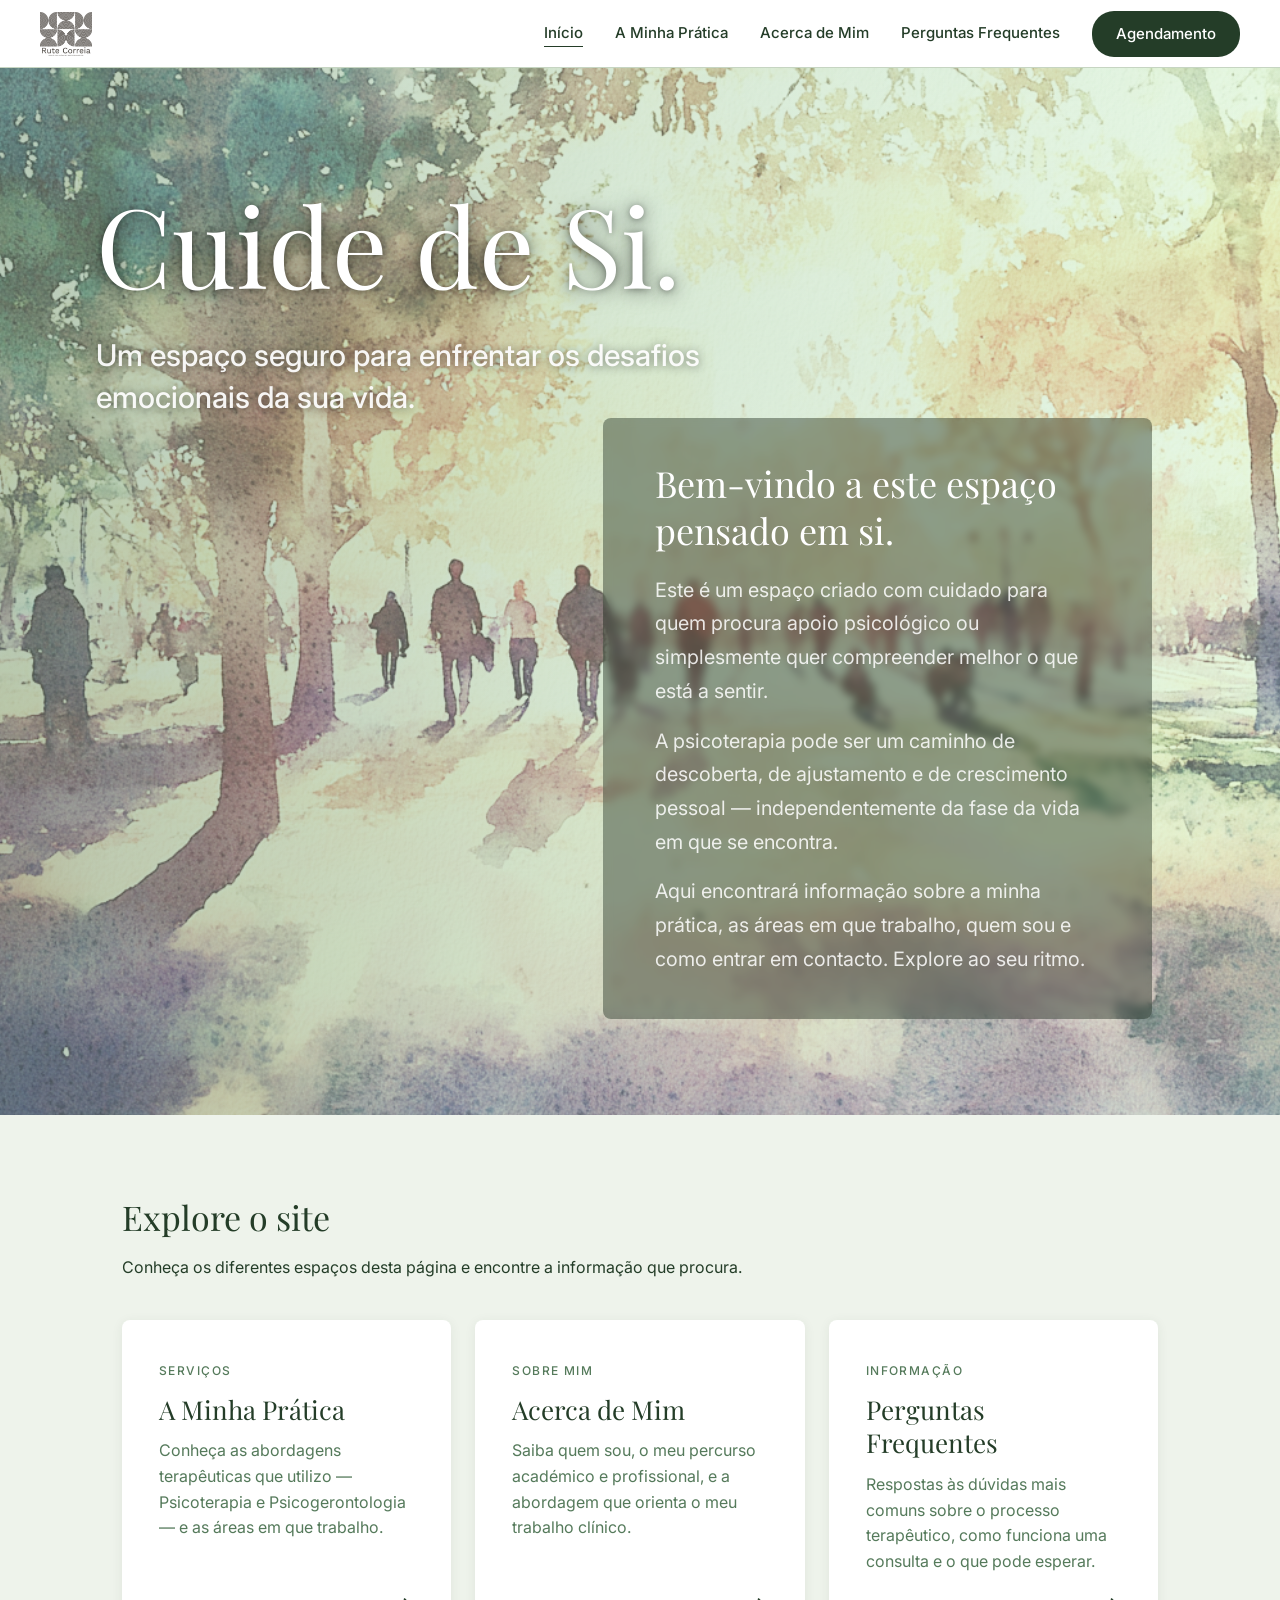
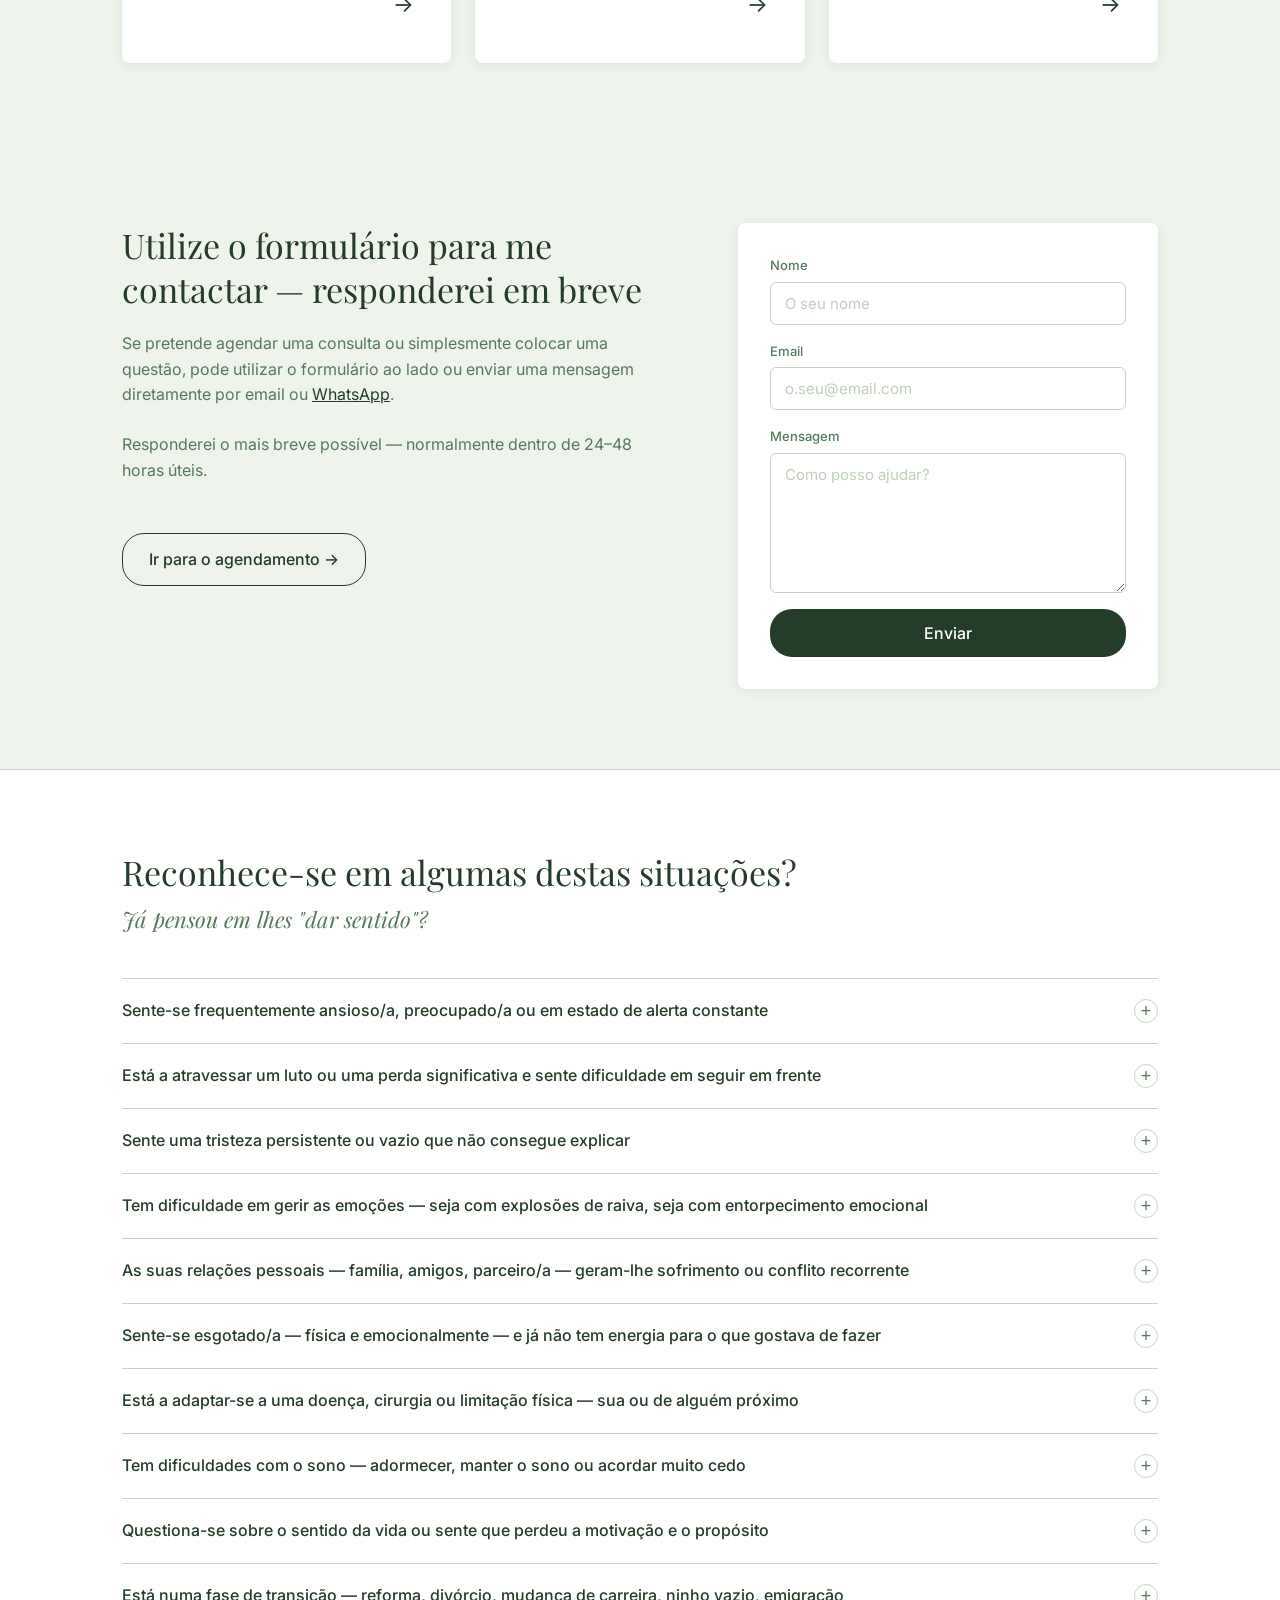
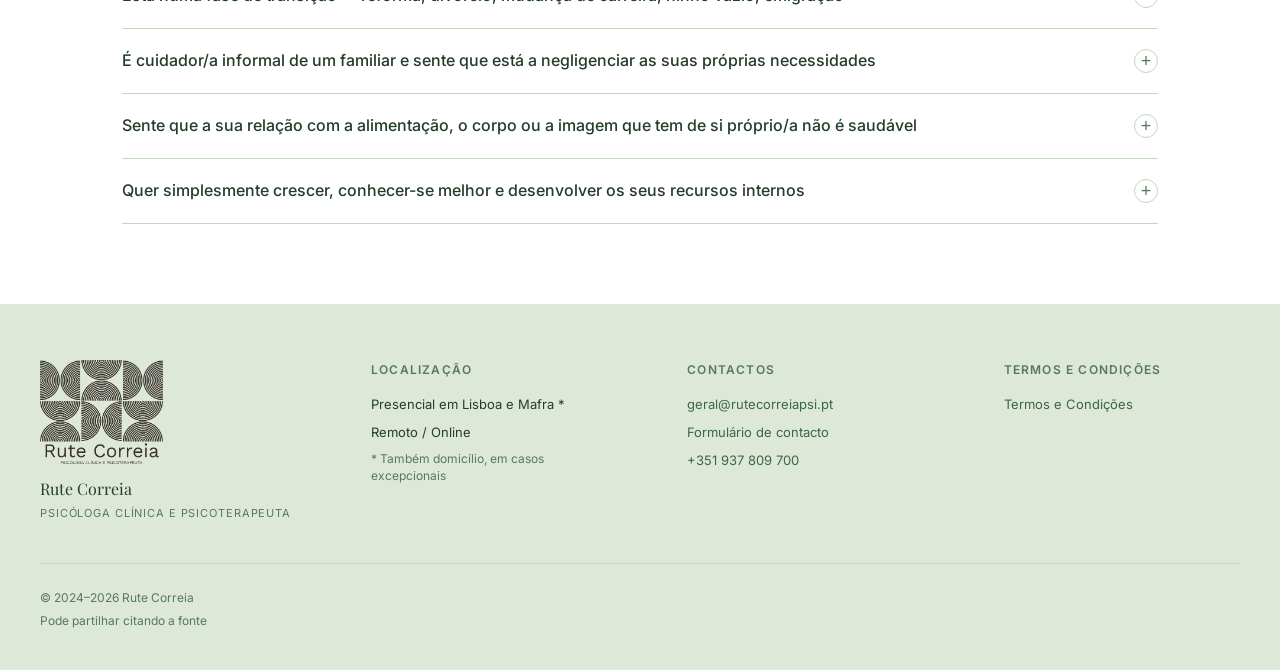
==== index.html @ 5e7a798c "Fix mobile hero layout on landing page - Break h1 as "Cuide / de Si." on narrow screens - Remove man" ====
<!DOCTYPE html>
<html lang="pt">
<head>
  <meta charset="UTF-8" />
  <meta name="viewport" content="width=device-width, initial-scale=1.0" />
  <title>Rute Correia — Psicóloga Clínica e Psicoterapeuta</title>
  <meta name="description" content="Psicóloga clínica e psicoterapeuta em Lisboa e Mafra. Consultas presenciais e online. Psicoterapia e Psicogerontologia." />
  <link rel="stylesheet" href="css/styles.css" />
</head>
<body>

  <!-- ── Navigation ── -->
  <nav class="navbar" role="navigation" aria-label="Navegação principal">
    <div class="navbar__inner">
      <a href="index.html" class="navbar__logo" aria-label="Rute Correia — Início">
        <img src="assets/logo.png" alt="Rute Correia Psi" />
      </a>
      <div class="navbar__nav" id="desktop-nav">
        <a href="index.html"    class="navbar__link" data-page="index.html">Início</a>
        <a href="pratica.html"  class="navbar__link" data-page="pratica.html">A Minha Prática</a>
        <a href="eu.html"       class="navbar__link" data-page="eu.html">Acerca de Mim</a>
        <a href="faqs.html"     class="navbar__link" data-page="faqs.html">Perguntas Frequentes</a>
        <a href="contacto.html" class="btn btn-primary" style="font-size:15px;padding:11px 24px;">Agendamento</a>
      </div>
      <button class="navbar__burger" id="burger" aria-expanded="false" aria-label="Menu">
        <span></span><span></span><span></span>
      </button>
    </div>
  </nav>

  <div class="navbar__mobile" id="mobile-nav">
    <a href="index.html"    class="navbar__link">Início</a>
    <a href="pratica.html"  class="navbar__link">A Minha Prática</a>
    <a href="eu.html"       class="navbar__link">Acerca de Mim</a>
    <a href="faqs.html"     class="navbar__link">Perguntas Frequentes</a>
    <a href="contacto.html" class="btn btn-primary" style="width:fit-content;">Agendamento</a>
  </div>

  <!-- ── Hero ── -->
  <section class="hero hero--home" aria-label="Cabeçalho">
    <div class="hero__content">

      <!-- Title block — upper left, ~1/3 height -->
      <div class="hero__title-block">
        <h1>Cuide<br class="mobile-br" /> de Si.</h1>
        <p class="hero__subtitle">Um espaço seguro para enfrentar os desafios emocionais da sua vida.</p>
      </div>

      <!-- Welcome block — bottom right quadrant -->
      <div class="hero__bottom-row">
        <div class="hero__welcome-block">
          <h2>Bem-vindo a este espaço pensado em si.</h2>
          <p>Este é um espaço criado com cuidado para quem procura apoio psicológico ou simplesmente quer compreender melhor o que está a sentir.</p>
          <p>A psicoterapia pode ser um caminho de descoberta, de ajustamento e de crescimento pessoal — independentemente da fase da vida em que se encontra.</p>
          <p>Aqui encontrará informação sobre a minha prática, as áreas em que trabalho, quem sou e como entrar em contacto. Explore ao seu ritmo.</p>
        </div>
      </div>

    </div>
  </section>

  <!-- ── Explore o site ── -->
  <section class="section section--warm">
    <div class="container">
      <div class="section-header">
        <h2>Explore o site</h2>
        <p>Conheça os diferentes espaços desta página e encontre a informação que procura.</p>
      </div>
      <div class="explore-grid">
        <a href="pratica.html" class="explore-card">
          <span class="explore-card__label">Serviços</span>
          <span class="explore-card__title">A Minha Prática</span>
          <span class="explore-card__desc">Conheça as abordagens terapêuticas que utilizo — Psicoterapia e Psicogerontologia — e as áreas em que trabalho.</span>
          <span class="explore-card__arrow">→</span>
        </a>
        <a href="eu.html" class="explore-card">
          <span class="explore-card__label">Sobre mim</span>
          <span class="explore-card__title">Acerca de Mim</span>
          <span class="explore-card__desc">Saiba quem sou, o meu percurso académico e profissional, e a abordagem que orienta o meu trabalho clínico.</span>
          <span class="explore-card__arrow">→</span>
        </a>
        <a href="faqs.html" class="explore-card">
          <span class="explore-card__label">Informação</span>
          <span class="explore-card__title">Perguntas Frequentes</span>
          <span class="explore-card__desc">Respostas às dúvidas mais comuns sobre o processo terapêutico, como funciona uma consulta e o que pode esperar.</span>
          <span class="explore-card__arrow">→</span>
        </a>
      </div>
    </div>
  </section>

  <!-- ── Contact Teaser ── -->
  <section class="contact-teaser">
    <div class="container">
      <div class="contact-teaser__grid">
        <div>
          <h2>Utilize o formulário para me contactar — responderei em breve</h2>
          <p>Se pretende agendar uma consulta ou simplesmente colocar uma questão, pode utilizar o formulário ao lado ou enviar uma mensagem diretamente por email ou <a href="https://wa.me/351937809700" style="color:var(--primary);text-decoration:underline;" target="_blank" rel="noopener">WhatsApp</a>.</p>
          <p>Responderei o mais breve possível — normalmente dentro de 24–48 horas úteis.</p>
          <br />
          <a href="contacto.html" class="btn btn-secondary">Ir para o agendamento →</a>
        </div>
        <div class="card">
          <form id="contact-form" novalidate>
            <div class="form-group">
              <label for="home-nome">Nome</label>
              <input type="text" id="home-nome" name="nome" placeholder="O seu nome" required />
            </div>
            <div class="form-group">
              <label for="home-email">Email</label>
              <input type="email" id="home-email" name="email" placeholder="o.seu@email.com" required />
            </div>
            <div class="form-group">
              <label for="home-msg">Mensagem</label>
              <textarea id="home-msg" name="mensagem" placeholder="Como posso ajudar?" required></textarea>
            </div>
            <button type="submit" class="btn btn-primary" style="width:100%;">Enviar</button>
          </form>
        </div>
      </div>
    </div>
  </section>

  <div class="divider"></div>

  <!-- ── Situations Accordion ── -->
  <section class="situations-section">
    <div class="container">
      <h2>Reconhece-se em algumas destas situações?</h2>
      <p class="subtitle">Já pensou em lhes "dar sentido"?</p>

      <div class="accordion" role="list">

        <div class="accordion-item" role="listitem">
          <button class="accordion-btn" aria-expanded="false">
            <span class="accordion-btn__text">Sente-se frequentemente ansioso/a, preocupado/a ou em estado de alerta constante</span>
            <span class="accordion-btn__icon" aria-hidden="true">+</span>
          </button>
          <div class="accordion-body" role="region">
            <div class="accordion-body__inner">
              <p>A ansiedade é uma resposta natural do organismo perante situações percebidas como ameaçadoras. Quando se torna persistente ou desproporcional, pode interferir significativamente com a qualidade de vida. A psicoterapia pode ajudar a compreender as suas origens e a desenvolver estratégias para a gerir de forma mais ajustada.</p>
            </div>
          </div>
        </div>

        <div class="accordion-item" role="listitem">
          <button class="accordion-btn" aria-expanded="false">
            <span class="accordion-btn__text">Está a atravessar um luto ou uma perda significativa e sente dificuldade em seguir em frente</span>
            <span class="accordion-btn__icon" aria-hidden="true">+</span>
          </button>
          <div class="accordion-body" role="region">
            <div class="accordion-body__inner">
              <p>O luto é um processo natural de adaptação à perda — seja de uma pessoa, de um relacionamento, de uma fase de vida ou de uma identidade. Cada pessoa vive o luto de forma única e ao seu próprio ritmo. O acompanhamento psicoterapêutico pode oferecer um espaço seguro para processar essa experiência.</p>
            </div>
          </div>
        </div>

        <div class="accordion-item" role="listitem">
          <button class="accordion-btn" aria-expanded="false">
            <span class="accordion-btn__text">Sente uma tristeza persistente ou vazio que não consegue explicar</span>
            <span class="accordion-btn__icon" aria-hidden="true">+</span>
          </button>
          <div class="accordion-body" role="region">
            <div class="accordion-body__inner">
              <p>Sentimentos prolongados de tristeza, desânimo ou vazio podem ser sinais de que algo precisa de atenção. Não é necessário ter uma razão "suficientemente grande" para procurar apoio — o que sente é suficiente razão em si mesmo.</p>
            </div>
          </div>
        </div>

        <div class="accordion-item" role="listitem">
          <button class="accordion-btn" aria-expanded="false">
            <span class="accordion-btn__text">Tem dificuldade em gerir as emoções — seja com explosões de raiva, seja com entorpecimento emocional</span>
            <span class="accordion-btn__icon" aria-hidden="true">+</span>
          </button>
          <div class="accordion-body" role="region">
            <div class="accordion-body__inner">
              <p>A regulação emocional é uma competência que pode ser desenvolvida. Seja porque sente que as emoções "transbordam" com facilidade, seja porque tem dificuldade em sentir ou nomear o que experiencia interiormente, a psicoterapia pode ser um espaço de aprendizagem e de ajustamento emocional.</p>
            </div>
          </div>
        </div>

        <div class="accordion-item" role="listitem">
          <button class="accordion-btn" aria-expanded="false">
            <span class="accordion-btn__text">As suas relações pessoais — família, amigos, parceiro/a — geram-lhe sofrimento ou conflito recorrente</span>
            <span class="accordion-btn__icon" aria-hidden="true">+</span>
          </button>
          <div class="accordion-body" role="region">
            <div class="accordion-body__inner">
              <p>As relações interpessoais são frequentemente fonte de grande significado, mas também de sofrimento. Dificuldades de comunicação, padrões relacionais repetitivos, conflitos não resolvidos ou isolamento podem beneficiar de um olhar terapêutico que ajude a compreender e a transformar esses padrões.</p>
            </div>
          </div>
        </div>

        <div class="accordion-item" role="listitem">
          <button class="accordion-btn" aria-expanded="false">
            <span class="accordion-btn__text">Sente-se esgotado/a — física e emocionalmente — e já não tem energia para o que gostava de fazer</span>
            <span class="accordion-btn__icon" aria-hidden="true">+</span>
          </button>
          <div class="accordion-body" role="region">
            <div class="accordion-body__inner">
              <p>O esgotamento emocional — muitas vezes associado ao burnout — pode instalar-se de forma gradual e dificultar o funcionamento em múltiplas áreas da vida. Reconhecê-lo é o primeiro passo. O acompanhamento terapêutico pode apoiar o processo de recuperação e de reorganização das prioridades.</p>
            </div>
          </div>
        </div>

        <div class="accordion-item" role="listitem">
          <button class="accordion-btn" aria-expanded="false">
            <span class="accordion-btn__text">Está a adaptar-se a uma doença, cirurgia ou limitação física — sua ou de alguém próximo</span>
            <span class="accordion-btn__icon" aria-hidden="true">+</span>
          </button>
          <div class="accordion-body" role="region">
            <div class="accordion-body__inner">
              <p>Receber um diagnóstico, enfrentar uma cirurgia ou adaptar-se a uma condição crónica implica um processo de ajustamento que vai muito além do físico. O impacto emocional é real e merece atenção. A psicoterapia pode ser um apoio importante neste processo.</p>
            </div>
          </div>
        </div>

        <div class="accordion-item" role="listitem">
          <button class="accordion-btn" aria-expanded="false">
            <span class="accordion-btn__text">Tem dificuldades com o sono — adormecer, manter o sono ou acordar muito cedo</span>
            <span class="accordion-btn__icon" aria-hidden="true">+</span>
          </button>
          <div class="accordion-body" role="region">
            <div class="accordion-body__inner">
              <p>Os problemas de sono têm frequentemente uma dimensão emocional e psicológica. Preocupações recorrentes, pensamentos intrusivos à noite ou um estado de ativação constante podem ser trabalhados terapeuticamente, muitas vezes com resultados significativos na qualidade do descanso.</p>
            </div>
          </div>
        </div>

        <div class="accordion-item" role="listitem">
          <button class="accordion-btn" aria-expanded="false">
            <span class="accordion-btn__text">Questiona-se sobre o sentido da vida ou sente que perdeu a motivação e o propósito</span>
            <span class="accordion-btn__icon" aria-hidden="true">+</span>
          </button>
          <div class="accordion-body" role="region">
            <div class="accordion-body__inner">
              <p>Questionar o sentido das coisas é profundamente humano. Quando essa questão se torna perturbadora ou paralisa, o espaço terapêutico pode oferecer um lugar para a explorar com segurança e sem julgamento.</p>
            </div>
          </div>
        </div>

        <div class="accordion-item" role="listitem">
          <button class="accordion-btn" aria-expanded="false">
            <span class="accordion-btn__text">Está numa fase de transição — reforma, divórcio, mudança de carreira, ninho vazio, emigração</span>
            <span class="accordion-btn__icon" aria-hidden="true">+</span>
          </button>
          <div class="accordion-body" role="region">
            <div class="accordion-body__inner">
              <p>As grandes transições de vida, mesmo quando desejadas, implicam perdas e reajustamentos identitários. Ter apoio durante essas fases pode fazer uma diferença significativa no modo como as atravessamos e no que construímos a seguir.</p>
            </div>
          </div>
        </div>

        <div class="accordion-item" role="listitem">
          <button class="accordion-btn" aria-expanded="false">
            <span class="accordion-btn__text">É cuidador/a informal de um familiar e sente que está a negligenciar as suas próprias necessidades</span>
            <span class="accordion-btn__icon" aria-hidden="true">+</span>
          </button>
          <div class="accordion-body" role="region">
            <div class="accordion-body__inner">
              <p>Cuidar de outrem é um ato profundo de amor e dedicação — mas tem custos. O esgotamento do cuidador é uma realidade frequentemente silenciada. Cuidar de si não é egoísmo: é condição para poder continuar a cuidar de quem ama.</p>
            </div>
          </div>
        </div>

        <div class="accordion-item" role="listitem">
          <button class="accordion-btn" aria-expanded="false">
            <span class="accordion-btn__text">Sente que a sua relação com a alimentação, o corpo ou a imagem que tem de si próprio/a não é saudável</span>
            <span class="accordion-btn__icon" aria-hidden="true">+</span>
          </button>
          <div class="accordion-body" role="region">
            <div class="accordion-body__inner">
              <p>A relação com o corpo e com a alimentação é complexa e carregada de significado emocional. Dificuldades nesta área merecem atenção cuidadosa e um acompanhamento ajustado, sem julgamento e com genuíno respeito pela sua experiência.</p>
            </div>
          </div>
        </div>

        <div class="accordion-item" role="listitem">
          <button class="accordion-btn" aria-expanded="false">
            <span class="accordion-btn__text">Quer simplesmente crescer, conhecer-se melhor e desenvolver os seus recursos internos</span>
            <span class="accordion-btn__icon" aria-hidden="true">+</span>
          </button>
          <div class="accordion-body" role="region">
            <div class="accordion-body__inner">
              <p>Não é necessário estar em sofrimento agudo para beneficiar da psicoterapia. Muitas pessoas procuram este espaço como um investimento no seu desenvolvimento pessoal — para se conhecerem melhor, tomarem decisões mais conscientes ou simplesmente viverem de forma mais plena.</p>
            </div>
          </div>
        </div>

      </div><!-- /accordion -->
    </div>
  </section>

  <!-- ── Footer ── -->
  <footer class="footer" role="contentinfo">
    <div class="container">
      <div class="footer__inner">
        <div class="footer__brand">
          <img src="assets/logo.png" alt="Rute Correia Psi" class="footer__logo" />
          <p class="footer__brand-name">Rute Correia</p>
          <p class="footer__brand-sub">Psicóloga clínica e psicoterapeuta</p>
        </div>
        <div class="footer__col">
          <p class="footer__col-title">Localização</p>
          <ul>
            <li>Presencial em Lisboa e Mafra *</li>
            <li>Remoto / Online</li>
            <li style="color:var(--secondary-text);font-size:12px;">* Também domicílio, em casos excepcionais</li>
          </ul>
        </div>
        <div class="footer__col">
          <p class="footer__col-title">Contactos</p>
          <ul>
            <li><a href="mailto:geral@rutecorreiapsi.pt">geral@rutecorreiapsi.pt</a></li>
            <li><a href="contacto.html">Formulário de contacto</a></li>
            <li><a href="tel:+351937809700">+351 937 809 700</a></li>
          </ul>
        </div>
        <div class="footer__col">
          <p class="footer__col-title">Termos e Condições</p>
          <ul>
            <li><a href="termos.html">Termos e Condições</a></li>
          </ul>
        </div>
      </div>
      <div class="footer__bottom">
        <p>© 2024–2026 Rute Correia</p>
        <p>Pode partilhar citando a fonte</p>
      </div>
    </div>
  </footer>

  <script src="js/main.js"></script>
</body>
</html>
---- css/styles.css ----
/* ============================================================
   Rute Correia Psi — Shared Stylesheet
   Brand Guidelines v1.0
   ============================================================ */

/* Google Fonts */
@import url('https://fonts.googleapis.com/css2?family=Playfair+Display:ital,wght@0,400;0,500;0,600;1,400;1,500&family=Inter:wght@300;400;500;600&display=swap');

/* ── CSS Variables ── */
:root {
  --primary:        #243D28;
  --primary-mid:    #3D6644;
  --secondary-text: #557A5B;
  --bg-warm:        #EEF3EB;
  --bg-mid:         #DDE8D9;
  --bg-light:       #BFCFBA;
  --divider:        #C6D5C2;
  --white:          #FFFFFF;

  --font-heading:   'Playfair Display', Georgia, serif;
  --font-body:      'Inter', system-ui, sans-serif;

  --max-width:      1100px;
  --section-pad:    80px;
  --card-pad:       32px;
  --radius:         8px;
  --btn-radius:     22px;
}

/* ── Reset & Base ── */
*, *::before, *::after { box-sizing: border-box; margin: 0; padding: 0; }

html { scroll-behavior: smooth; }

body {
  font-family: var(--font-body);
  font-size: 16px;
  line-height: 1.6;
  color: var(--primary);
  background: var(--white);
  -webkit-font-smoothing: antialiased;
}

img { max-width: 100%; display: block; }
a  { color: inherit; text-decoration: none; }
ul { list-style: none; }

/* ── Typography ── */
h1 {
  font-family: var(--font-heading);
  font-size: 48px;
  font-weight: 400;
  line-height: 1.2;
  color: var(--primary);
}
h2 {
  font-family: var(--font-heading);
  font-size: 34px;
  font-weight: 400;
  line-height: 1.3;
  color: var(--primary);
}
h3 {
  font-family: var(--font-body);
  font-size: 22px;
  font-weight: 500;
  line-height: 1.4;
  color: var(--primary);
}
h4 {
  font-family: var(--font-body);
  font-size: 18px;
  font-weight: 500;
  line-height: 1.4;
  color: var(--primary);
}
p {
  font-size: 16px;
  line-height: 1.6;
  color: var(--primary);
  margin-bottom: 24px;
}
p:last-child { margin-bottom: 0; }

.text-secondary { color: var(--secondary-text); font-size: 14px; line-height: 1.6; }
.text-small     { font-size: 14px; }

/* ── Layout Containers ── */
.container {
  width: 100%;
  max-width: var(--max-width);
  margin: 0 auto;
  padding: 0 32px;
}

.section {
  padding: var(--section-pad) 0;
}
.section--warm {
  background: var(--bg-warm);
}
.section--white {
  background: var(--white);
}
.section--dark {
  background: var(--primary);
}

/* ── Divider ── */
.divider {
  height: 1px;
  background: var(--divider);
  width: 100%;
  margin: 0;
}

/* ── Buttons ── */
.btn {
  display: inline-block;
  font-family: var(--font-body);
  font-weight: 500;
  font-size: 16px;
  border-radius: var(--btn-radius);
  cursor: pointer;
  transition: opacity 0.2s, background 0.2s;
  text-align: center;
  border: none;
}
.btn:hover { opacity: 0.85; }

.btn-primary {
  background: var(--primary);
  color: var(--white);
  padding: 14px 28px;
}
.btn-secondary {
  background: transparent;
  color: var(--primary);
  border: 1px solid var(--primary);
  padding: 13px 26px;
}
.btn-primary:hover  { opacity: 0.88; }
.btn-secondary:hover { background: var(--primary); color: var(--white); }

/* ── Navigation ── */
.navbar {
  position: fixed;
  top: 0; left: 0; right: 0;
  z-index: 100;
  background: rgba(255,255,255,0.97);
  border-bottom: 1px solid var(--divider);
  height: 68px;
  display: flex;
  align-items: center;
}
.navbar__inner {
  display: flex;
  align-items: center;
  justify-content: space-between;
  width: 100%;
  padding: 0 40px;
}
.navbar__logo img {
  height: 44px;
  width: auto;
}
.navbar__nav {
  display: flex;
  align-items: center;
  gap: 32px;
}
.navbar__link {
  font-family: var(--font-body);
  font-weight: 500;
  font-size: 15px;
  color: var(--primary);
  position: relative;
  padding-bottom: 2px;
}
.navbar__link::after {
  content: '';
  position: absolute;
  bottom: 0; left: 0;
  width: 0; height: 1px;
  background: var(--primary);
  transition: width 0.2s;
}
.navbar__link:hover::after,
.navbar__link.active::after { width: 100%; }

.navbar__burger {
  display: none;
  flex-direction: column;
  gap: 5px;
  cursor: pointer;
  background: none;
  border: none;
  padding: 4px;
}
.navbar__burger span {
  display: block;
  width: 24px; height: 2px;
  background: var(--primary);
  transition: transform 0.2s;
}

/* Mobile nav */
.navbar__mobile {
  display: none;
  flex-direction: column;
  position: fixed;
  top: 68px; left: 0; right: 0;
  background: var(--white);
  border-bottom: 1px solid var(--divider);
  padding: 24px 32px;
  gap: 20px;
  z-index: 99;
}
.navbar__mobile.open { display: flex; }
.navbar__mobile .navbar__link { font-size: 16px; }

/* body offset for fixed nav */
body { padding-top: 68px; }

/* ── Hero Sections ── */
.hero {
  position: relative;
  width: 100%;
  overflow: hidden;
  display: flex;
  align-items: center;
  justify-content: flex-start;
}

/* HOME — full-screen with park watercolor image */
.hero--home {
  min-height: calc(100vh - 68px);
  background-image: url('../site_assets/RCPsiSite_Watercolor_park_bright.png');
  background-size: cover;
  background-position: center 40%;
  align-items: stretch; /* content spans full hero height */
}
.hero--home::before {
  content: '';
  position: absolute; inset: 0;
  background: linear-gradient(
    to right,
    rgba(14, 30, 16, 0.22) 0%,
    rgba(14, 30, 16, 0.08) 50%,
    rgba(14, 30, 16, 0.01) 100%
  );
  pointer-events: none;
}
.hero__content {
  position: relative;
  z-index: 2;
  padding: 80px 64px;
}

/* HOME: full-height flex layout — title top, welcome bottom-right */
.hero--home .hero__content {
  flex: 1;
  display: flex;
  flex-direction: column;
  justify-content: space-between;
  padding: 110px 96px 80px;   /* generous top + left breathing room */
  min-height: calc(100vh - 68px);
}
.hero__title-block {
  max-width: 62%;
}
.mobile-br { display: none; }
.hero--home .hero__content h1 {
  font-size: clamp(68px, 9.5vw, 110px);
  color: var(--white);
  text-shadow: 0 2px 20px rgba(0,0,0,0.55), 0 1px 6px rgba(0,0,0,0.35);
  margin-bottom: 24px;
}
.hero__subtitle {
  font-family: var(--font-body);
  font-size: clamp(20px, 2.8vw, 30px);
  font-weight: 500;
  line-height: 1.4;
  color: rgba(255,255,255,0.93);
  text-shadow: 0 1px 10px rgba(0,0,0,0.45);
}
.hero__bottom-row {
  display: flex;
  justify-content: flex-end;
  padding-right: 32px;   /* pull away from right edge */
  padding-bottom: 16px;  /* pull away from bottom edge */
}
.hero__welcome-block {
  width: 52%;
  padding: 42px 52px;    /* generous internal breathing room */
  background: rgba(10, 24, 12, 0.38);
  border-radius: var(--radius);
  backdrop-filter: blur(4px);
  -webkit-backdrop-filter: blur(4px);
}
.hero__welcome-block h2 {
  font-family: var(--font-heading);
  font-size: clamp(26px, 3vw, 36px);
  font-weight: 400;
  color: var(--white);
  line-height: 1.3;
  margin-bottom: 20px;
}
.hero__welcome-block p {
  font-size: clamp(17px, 1.55vw, 20px);
  color: rgba(255,255,255,0.85);
  line-height: 1.7;
  margin-bottom: 16px;
}
.hero__welcome-block p:last-child { margin-bottom: 0; }

/* DARK — image with dark overlay + quote */
.hero--dark {
  min-height: 420px;
  justify-content: center;
}
.hero--dark::before {
  content: '';
  position: absolute; inset: 0;
  background: rgba(12, 28, 14, 0.32);
  pointer-events: none;
}
.hero--dark-img {
  background-image: url('../site_assets/ConsultRuteCorreiaPsi_tonedSite.png');
  background-size: cover;
  background-position: center;
}
.hero--dark .hero__content {
  max-width: 700px;
  text-align: center;
  padding: 80px 32px;
}
.hero--dark .hero__content blockquote {
  font-family: var(--font-heading);
  font-size: clamp(20px, 3vw, 28px);
  font-style: italic;
  font-weight: 400;
  color: var(--white);
  line-height: 1.4;
  margin-bottom: 16px;
  text-shadow: 0 2px 16px rgba(0,0,0,0.5), 0 1px 4px rgba(0,0,0,0.35);
}
.hero--dark .hero__content cite {
  font-family: var(--font-body);
  font-size: 13px;
  color: rgba(255,255,255,0.65);
  font-style: normal;
  letter-spacing: 0.03em;
}

/* FAQS — wheat/tranquility image */
.hero--faqs {
  min-height: 320px;
  justify-content: center;
  background-image: url('../site_assets/TrigoTranquilidadeHarmonia2_tonedSite.png');
  background-size: cover;
  background-position: center;
}
.hero--faqs::before {
  content: '';
  position: absolute; inset: 0;
  background: rgba(16, 34, 18, 0.20);
  pointer-events: none;
}
.hero--faqs .hero__content {
  text-align: center;
  padding: 80px 32px;
}
.hero--faqs .hero__content h1 {
  font-size: clamp(36px, 5vw, 56px);
  color: var(--white);
  text-shadow: 0 2px 16px rgba(0,0,0,0.55), 0 1px 4px rgba(0,0,0,0.4);
}

/* CONTACTO — person walking image */
.hero--contacto {
  min-height: 420px;
  background-image: url('../site_assets/PessoaPassoFuturoMelhor_tonedSite.png');
  background-size: cover;
  background-position: center 30%;
}
.hero--contacto::before {
  content: '';
  position: absolute; inset: 0;
  background: linear-gradient(
    to right,
    rgba(14, 30, 16, 0.45) 0%,
    rgba(14, 30, 16, 0.18) 60%,
    transparent 100%
  );
  pointer-events: none;
}
.hero--contacto .hero__content {
  padding: 80px 64px;
}
.hero--contacto .hero__content h1 {
  color: var(--white);
  text-shadow: 0 2px 16px rgba(0,0,0,0.55), 0 1px 4px rgba(0,0,0,0.4);
  max-width: 400px;
}

/* ── Cards ── */
.card {
  background: var(--white);
  border-radius: var(--radius);
  padding: var(--card-pad);
  box-shadow: 0 2px 12px rgba(36,61,40,0.07);
}

/* ── Explore / Nav Cards ── */
.explore-grid {
  display: grid;
  grid-template-columns: repeat(3, 1fr);
  gap: 24px;
  margin-top: 40px;
}
.explore-card {
  background: var(--white);
  border-radius: var(--radius);
  padding: 40px 36px;
  box-shadow: 0 2px 12px rgba(36,61,40,0.07);
  cursor: pointer;
  transition: transform 0.2s, box-shadow 0.2s;
  border: 1px solid transparent;
  display: flex;
  flex-direction: column;
  gap: 12px;
}
.explore-card:hover {
  transform: translateY(-3px);
  box-shadow: 0 6px 24px rgba(36,61,40,0.12);
  border-color: var(--divider);
}
.explore-card__label {
  font-size: 12px;
  font-weight: 500;
  letter-spacing: 0.12em;
  text-transform: uppercase;
  color: var(--secondary-text);
}
.explore-card__title {
  font-family: var(--font-heading);
  font-size: 26px;
  color: var(--primary);
  line-height: 1.3;
}
.explore-card__desc {
  font-size: 16px;
  color: var(--secondary-text);
  line-height: 1.6;
  flex: 1;
}
.explore-card__arrow {
  font-size: 22px;
  color: var(--primary);
  align-self: flex-end;
}

/* ── Two-Column Layout ── */
.two-col {
  display: grid;
  grid-template-columns: 1fr 1fr;
  gap: 64px;
  align-items: center;
}
.two-col--reverse { direction: rtl; }
.two-col--reverse > * { direction: ltr; }

/* ── Section Images ── */
.section-img {
  width: 100%;
  border-radius: var(--radius);
  overflow: hidden;
  display: block;
}
.section-img img {
  width: 100%;
  height: 100%;
  object-fit: cover;
  display: block;
  border-radius: var(--radius);
}
.section-img--tall img   { min-height: 360px; max-height: 480px; object-position: center top; }
.section-img--square img { aspect-ratio: 1; }
.section-img--portrait img {
  min-height: 420px;
  max-height: 520px;
  object-position: center top;
}

/* ── Contact Form ── */
.form-grid {
  display: grid;
  grid-template-columns: 1fr 1fr;
  gap: 16px;
  margin-bottom: 16px;
}
.form-group {
  display: flex;
  flex-direction: column;
  gap: 6px;
  margin-bottom: 16px;
}
.form-group.full { grid-column: 1 / -1; }
.form-group label {
  font-size: 13px;
  font-weight: 500;
  color: var(--secondary-text);
}
.form-group input,
.form-group textarea,
.form-group select {
  width: 100%;
  box-sizing: border-box;
  font-family: var(--font-body);
  font-size: 15px;
  color: var(--primary);
  border: 1px solid var(--divider);
  border-radius: 6px;
  padding: 11px 14px;
  background: var(--white);
  transition: border-color 0.2s;
  resize: vertical;
}
.form-group input:focus,
.form-group textarea:focus,
.form-group select:focus {
  outline: none;
  border-color: var(--primary-mid);
}
.form-group input::placeholder,
.form-group textarea::placeholder {
  color: var(--bg-light);
}
.form-group textarea { min-height: 140px; }

/* ── Accordion ── */
.accordion {
  border-top: 1px solid var(--divider);
}
.accordion-item {
  border-bottom: 1px solid var(--divider);
}
.accordion-btn {
  width: 100%;
  background: none;
  border: none;
  padding: 20px 0;
  display: flex;
  justify-content: space-between;
  align-items: center;
  cursor: pointer;
  gap: 16px;
  text-align: left;
}
.accordion-btn__text {
  font-family: var(--font-body);
  font-size: 16px;
  font-weight: 500;
  color: var(--primary);
  line-height: 1.4;
}
.accordion-btn__icon {
  flex-shrink: 0;
  width: 24px; height: 24px;
  display: flex; align-items: center; justify-content: center;
  border-radius: 50%;
  border: 1px solid var(--divider);
  font-size: 18px;
  color: var(--secondary-text);
  transition: transform 0.25s, background 0.2s;
  line-height: 1;
}
.accordion-item.open .accordion-btn__icon {
  transform: rotate(45deg);
  background: var(--primary);
  color: var(--white);
  border-color: var(--primary);
}
.accordion-body {
  overflow: hidden;
  max-height: 0;
  transition: max-height 0.3s ease;
}
.accordion-body__inner {
  padding: 0 0 24px;
  font-size: 15px;
  color: var(--secondary-text);
  line-height: 1.7;
}
.accordion-body__inner p { color: var(--secondary-text); font-size: 15px; }
.accordion-body__inner p:last-child { margin-bottom: 0; }

/* ── Tag Grid (Áreas de Intervenção) ── */
.tag-grid {
  display: grid;
  grid-template-columns: repeat(4, 1fr);
  gap: 12px;
  margin-top: 32px;
}
.tag {
  background: var(--white);
  border: 1px solid var(--divider);
  border-radius: 6px;
  padding: 14px 18px;
  font-size: 14px;
  font-weight: 500;
  color: var(--primary);
  line-height: 1.4;
}

/* ── Section Header ── */
.section-header { margin-bottom: 40px; }
.section-header h2 { margin-bottom: 16px; }
.section-header p  { max-width: 640px; }

/* ── Areas Section ── */
.areas-section {
  padding: 60px 0;
  background: var(--bg-warm);
}
.areas-section + .areas-section {
  background: var(--white);
  border-top: 1px solid var(--divider);
}
.areas-label {
  font-size: 11px;
  font-weight: 500;
  letter-spacing: 0.12em;
  text-transform: uppercase;
  color: var(--secondary-text);
  margin-bottom: 8px;
}
.areas-title {
  font-family: var(--font-heading);
  font-size: 28px;
  font-weight: 400;
  color: var(--primary);
  margin-bottom: 32px;
}

/* ── Footer ── */
.footer {
  background: var(--bg-mid);
  color: var(--primary);
  padding: 56px 0 40px;
}
.footer .container {
  max-width: none;
  padding: 0 40px;
}
.footer__inner {
  display: grid;
  grid-template-columns: auto 1fr 1fr 1fr;
  gap: 80px;
  align-items: start;
}
.footer__brand {}
.footer__logo {
  height: 104px;
  width: auto;
  margin-bottom: 12px;
}
.footer__brand-name {
  font-family: var(--font-heading);
  font-size: 16px;
  color: var(--primary);
  margin-bottom: 4px;
}
.footer__brand-sub {
  font-size: 11px;
  color: var(--secondary-text);
  text-transform: uppercase;
  letter-spacing: 0.08em;
}

.footer__col-title {
  font-size: 12px;
  font-weight: 600;
  letter-spacing: 0.1em;
  text-transform: uppercase;
  color: var(--secondary-text);
  margin-bottom: 16px;
}
.footer__col ul { display: flex; flex-direction: column; gap: 10px; }
.footer__col li {
  font-size: 13px;
  color: var(--primary);
  line-height: 1.4;
}
.footer__col a {
  color: var(--primary-mid);
  transition: color 0.2s;
}
.footer__col a:hover { color: var(--primary); text-decoration: underline; }

.footer__bottom {
  margin-top: 40px;
  padding-top: 24px;
  border-top: 1px solid var(--divider);
  display: flex;
  flex-direction: column;
  align-items: flex-start;
  gap: 4px;
}
.footer__bottom p { font-size: 12px; color: var(--secondary-text); margin: 0; }

/* ── Home-specific sections ── */
.welcome-section {
  padding: 72px 0;
}
.welcome-section h2 {
  margin-bottom: 24px;
  max-width: 600px;
}

.contact-teaser {
  background: var(--bg-warm);
  padding: var(--section-pad) 0;
}
.contact-teaser__grid {
  display: grid;
  grid-template-columns: 1fr 420px;
  gap: 64px;
  align-items: start;
}
.contact-teaser h2 { margin-bottom: 20px; }
.contact-teaser p  { color: var(--secondary-text); }

/* ── Situations accordion section ── */
.situations-section {
  padding: var(--section-pad) 0;
  background: var(--white);
}
.situations-section h2 {
  margin-bottom: 8px;
}
.situations-section .subtitle {
  font-family: var(--font-heading);
  font-size: 22px;
  font-style: italic;
  color: var(--secondary-text);
  margin-bottom: 40px;
}

/* ── Prática sections ── */
.practice-section {
  padding: var(--section-pad) 0;
}
.practice-section h2 { margin-bottom: 20px; }
.practice-section p  { color: var(--secondary-text); }

/* ── Eu / About sections ── */
.about-intro {
  padding: 80px 0;
}
.about-intro__grid {
  display: grid;
  grid-template-columns: 1fr 380px;
  gap: 64px;
  align-items: start;
}
.about-intro h2 { margin-bottom: 28px; }

.about-background {
  padding: 80px 0;
  background: var(--bg-warm);
}
.about-background__grid {
  display: grid;
  grid-template-columns: 380px 1fr;
  gap: 64px;
  align-items: start;
}
.about-background h2 { margin-bottom: 24px; }

/* ── FAQs ── */
.faqs-cta {
  background: var(--bg-warm);
  padding: 72px 0;
  text-align: center;
}
.faqs-cta h3 { margin-bottom: 12px; }
.faqs-cta p  { margin-bottom: 32px; color: var(--secondary-text); }

/* ── Contacto ── */
.contacto-section {
  padding: var(--section-pad) 0;
}
.contacto-grid {
  display: grid;
  grid-template-columns: 1fr minmax(0, 480px);
  gap: 80px;
  align-items: start;
}
.contacto-grid .card { min-width: 0; overflow: hidden; }
.contacto-info h3 { margin-bottom: 20px; }
.contacto-info p  { color: var(--secondary-text); }
.contacto-list {
  margin: 20px 0 24px;
  padding-left: 20px;
  list-style: disc;
}
.contacto-list li {
  font-size: 15px;
  color: var(--secondary-text);
  margin-bottom: 8px;
  line-height: 1.5;
}
.contacto-list em { font-style: normal; color: var(--primary-mid); }

.contacto-note {
  margin-top: 24px;
  padding: 20px 24px;
  background: var(--bg-warm);
  border-radius: var(--radius);
  font-size: 14px;
  color: var(--secondary-text);
}

/* ── Termos ── */
.termos-section {
  padding: 80px 0 100px;
}
.termos-section h1 {
  margin-bottom: 8px;
}
.termos-subtitle {
  font-family: var(--font-body);
  font-size: 18px;
  font-weight: 400;
  color: var(--secondary-text);
  margin-bottom: 56px;
  text-align: center;
}
.termos-body h3 {
  margin: 40px 0 12px;
  font-size: 18px;
}
.termos-body p {
  color: var(--secondary-text);
  font-size: 15px;
}
.termos-body ul {
  list-style: disc;
  padding-left: 24px;
  margin-bottom: 24px;
}
.termos-body ul li {
  font-size: 15px;
  color: var(--secondary-text);
  margin-bottom: 6px;
  line-height: 1.6;
}

/* ── Page Hero ── */
.page-hero {
  padding: 80px 0 60px;
  text-align: center;
}
.page-hero h1 { margin-bottom: 16px; }

/* ── Responsive ── */
@media (max-width: 1024px) {
  .tag-grid { grid-template-columns: repeat(3, 1fr); }
  .footer__inner { grid-template-columns: 1fr 1fr; gap: 40px; }
}

@media (max-width: 768px) {
  :root { --section-pad: 56px; }
  h1 { font-size: 36px; }
  h2 { font-size: 28px; }

  .navbar__nav { display: none; }
  .navbar__burger { display: flex; }

  .explore-grid { grid-template-columns: 1fr; }
  .two-col { grid-template-columns: 1fr; gap: 40px; }
  .two-col--reverse { direction: ltr; }

  .contact-teaser__grid { grid-template-columns: 1fr; }
  .contacto-grid { grid-template-columns: 1fr; }
  .about-intro__grid { grid-template-columns: 1fr; }
  .about-background__grid { grid-template-columns: 1fr; }
  .tag-grid { grid-template-columns: repeat(2, 1fr); }
  .footer__inner { grid-template-columns: 1fr; gap: 32px; }
  .footer__bottom { gap: 4px; }
  .form-grid { grid-template-columns: 1fr; }

  .hero--contacto .hero__content { padding: 56px 32px; }

  .mobile-br { display: block; }

  /* Home hero — stack vertically on mobile */
  .hero--home .hero__content { padding: 48px 24px 40px; min-height: calc(100vh - 68px); }
  .hero__title-block { max-width: 100%; }
  .hero__bottom-row { justify-content: flex-start; padding-right: 0; }
  .hero__welcome-block { width: 100%; max-width: 100%; padding: 32px 28px; }
}

@media (max-width: 480px) {
  .container { padding: 0 20px; }
  .tag-grid { grid-template-columns: 1fr 1fr; }
}
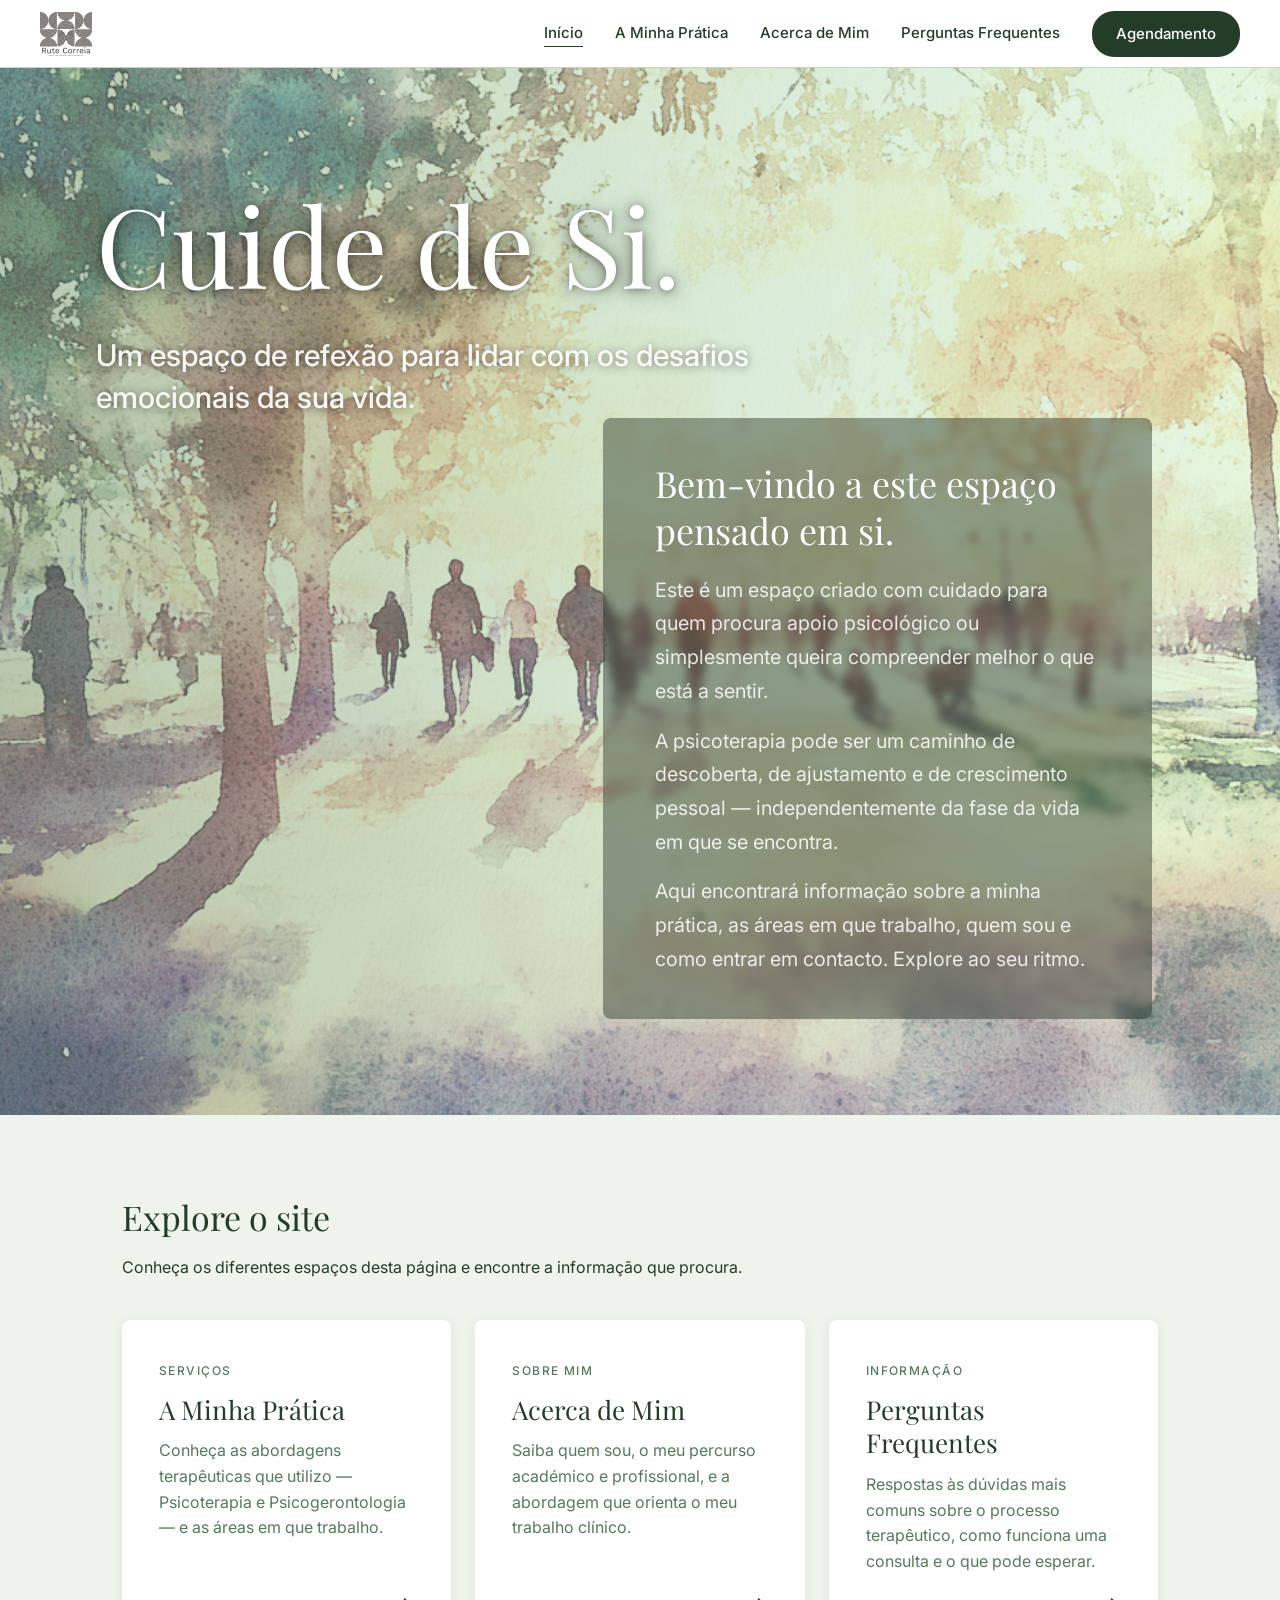
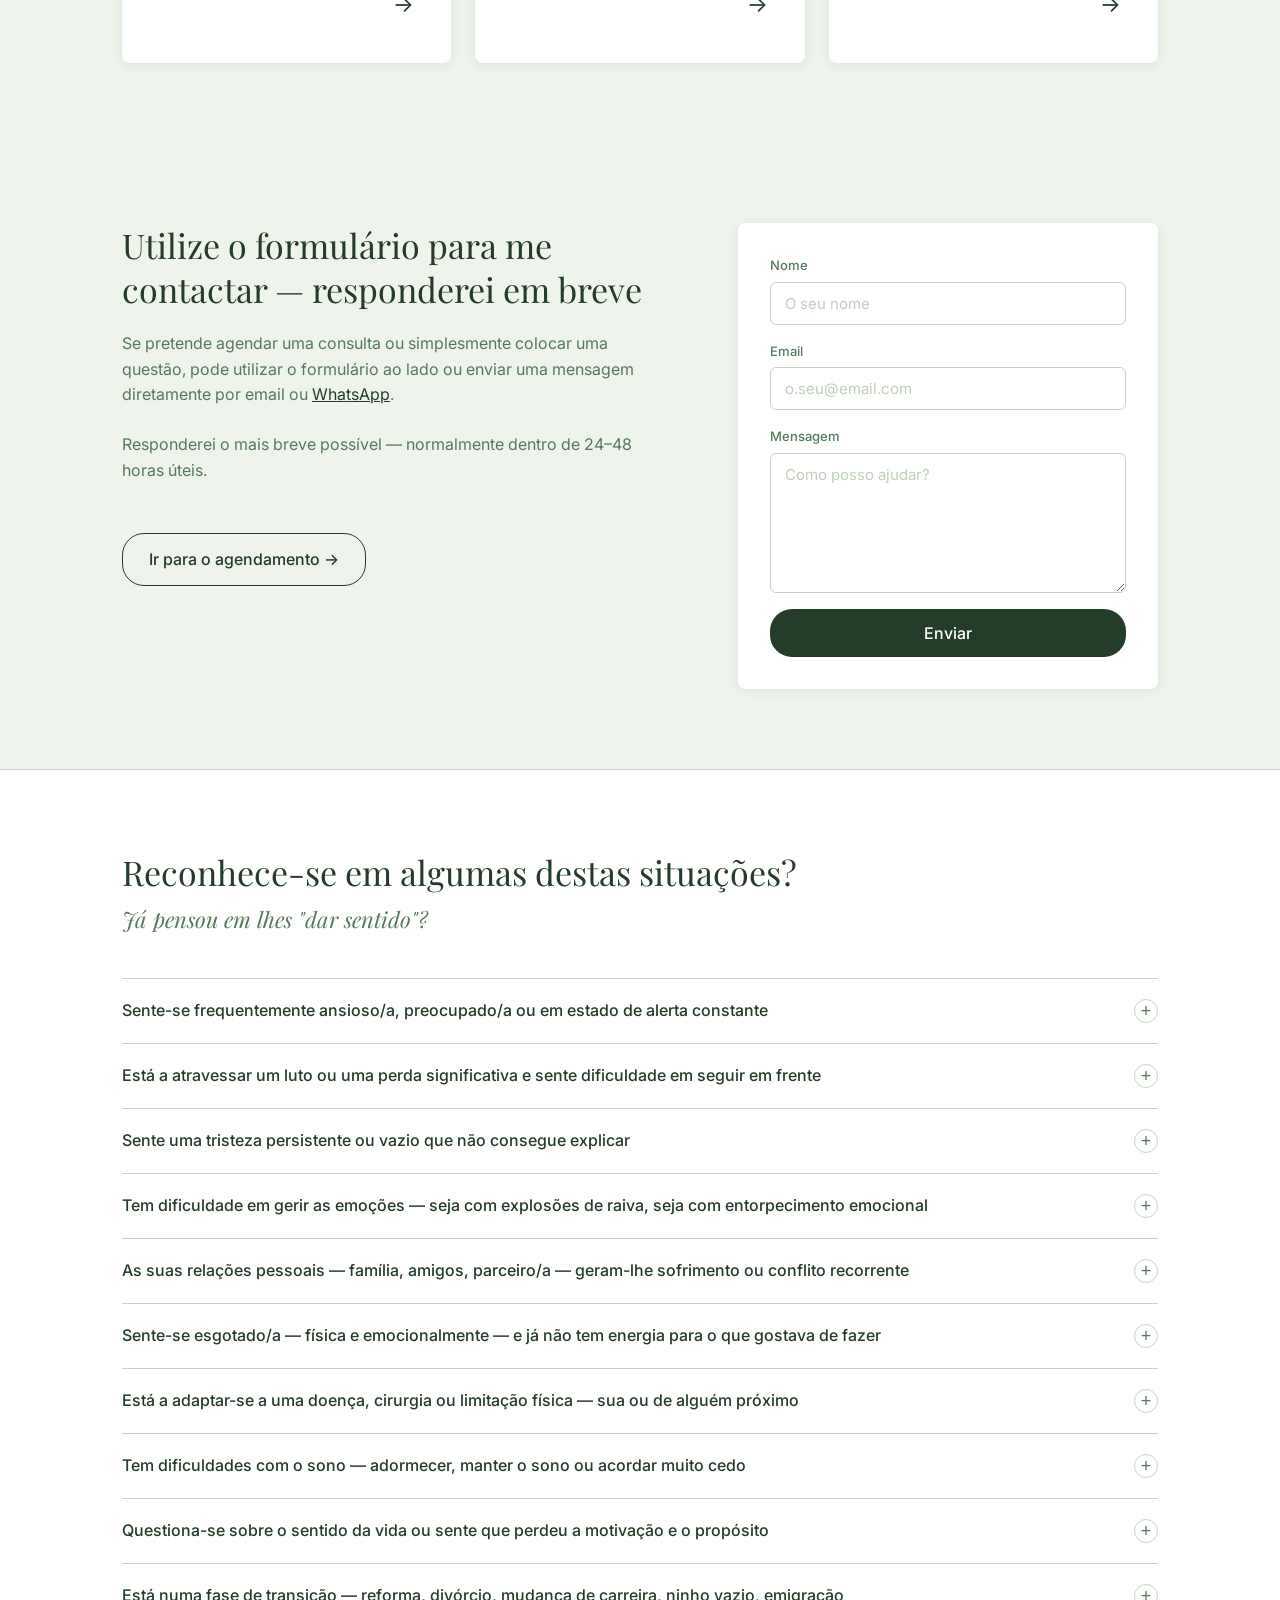
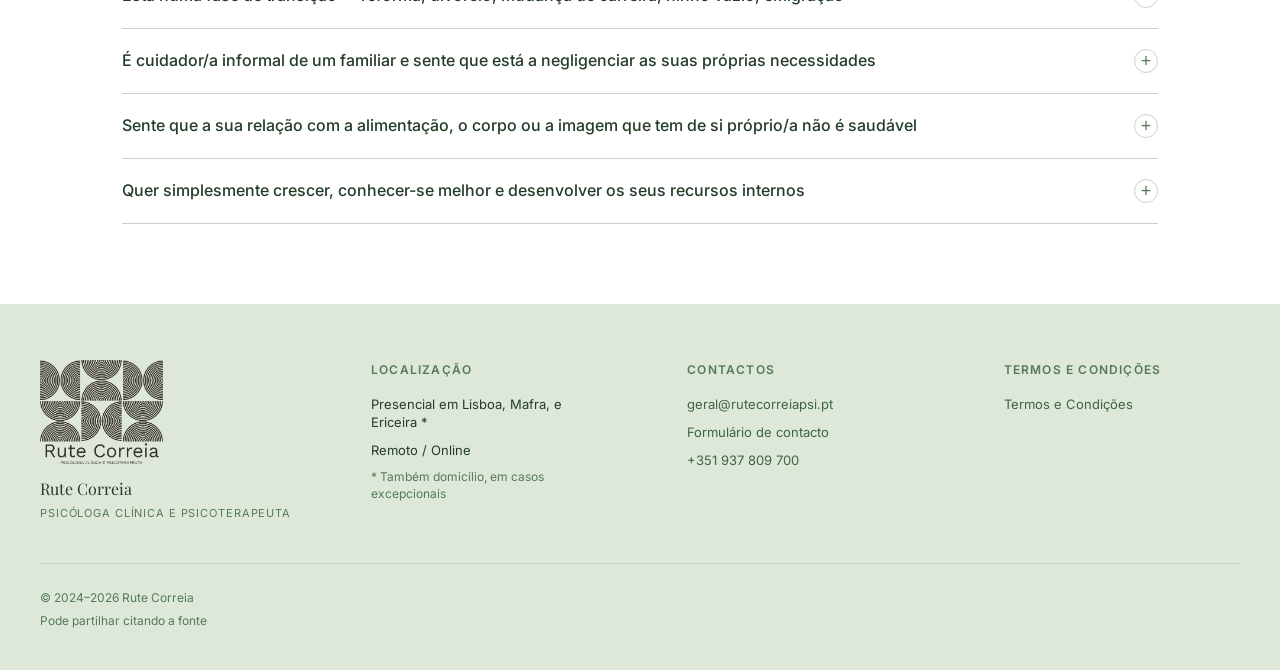
==== commit 14b42174: "Update copy: homepage text, footer locations, pratica CTA gender - Homepage hero: "seguro para enfre" ====
--- a/index.html
+++ b/index.html
@@ -6,6 +6,7 @@
   <title>Rute Correia — Psicóloga Clínica e Psicoterapeuta</title>
   <meta name="description" content="Psicóloga clínica e psicoterapeuta em Lisboa e Mafra. Consultas presenciais e online. Psicoterapia e Psicogerontologia." />
   <link rel="stylesheet" href="css/styles.css" />
+  <link rel="icon" type="image/svg+xml" href="assets/favicon.svg" />
 </head>
 <body>
 
@@ -43,14 +44,14 @@
       <!-- Title block — upper left, ~1/3 height -->
       <div class="hero__title-block">
         <h1>Cuide<br class="mobile-br" /> de Si.</h1>
-        <p class="hero__subtitle">Um espaço seguro para enfrentar os desafios emocionais da sua vida.</p>
+        <p class="hero__subtitle">Um espaço de refexão para lidar com os desafios emocionais da sua vida.</p>
       </div>
 
       <!-- Welcome block — bottom right quadrant -->
       <div class="hero__bottom-row">
         <div class="hero__welcome-block">
           <h2>Bem-vindo a este espaço pensado em si.</h2>
-          <p>Este é um espaço criado com cuidado para quem procura apoio psicológico ou simplesmente quer compreender melhor o que está a sentir.</p>
+          <p>Este é um espaço criado com cuidado para quem procura apoio psicológico ou simplesmente queira compreender melhor o que está a sentir.</p>
           <p>A psicoterapia pode ser um caminho de descoberta, de ajustamento e de crescimento pessoal — independentemente da fase da vida em que se encontra.</p>
           <p>Aqui encontrará informação sobre a minha prática, as áreas em que trabalho, quem sou e como entrar em contacto. Explore ao seu ritmo.</p>
         </div>
@@ -303,7 +304,7 @@
         <div class="footer__col">
           <p class="footer__col-title">Localização</p>
           <ul>
-            <li>Presencial em Lisboa e Mafra *</li>
+            <li>Presencial em Lisboa, Mafra, e Ericeira *</li>
             <li>Remoto / Online</li>
             <li style="color:var(--secondary-text);font-size:12px;">* Também domicílio, em casos excepcionais</li>
           </ul>
--- a/css/styles.css
+++ b/css/styles.css
@@ -152,6 +152,11 @@
   height: 68px;
   display: flex;
   align-items: center;
+  transform: translateY(0);
+  transition: transform 0.3s ease;
+}
+.navbar--hidden {
+  transform: translateY(-100%);
 }
 .navbar__inner {
   display: flex;
@@ -872,7 +877,7 @@
 }
 
 @media (max-width: 768px) {
-  :root { --section-pad: 56px; }
+  :root { --section-pad: 64px; }
   h1 { font-size: 36px; }
   h2 { font-size: 28px; }
 
@@ -880,18 +885,21 @@
   .navbar__burger { display: flex; }
 
   .explore-grid { grid-template-columns: 1fr; }
-  .two-col { grid-template-columns: 1fr; gap: 40px; }
+  .two-col { grid-template-columns: 1fr; gap: 48px; }
   .two-col--reverse { direction: ltr; }
 
   .contact-teaser__grid { grid-template-columns: 1fr; }
   .contacto-grid { grid-template-columns: 1fr; }
   .about-intro__grid { grid-template-columns: 1fr; }
   .about-background__grid { grid-template-columns: 1fr; }
-  .tag-grid { grid-template-columns: repeat(2, 1fr); }
+  .tag-grid { grid-template-columns: repeat(2, 1fr); gap: 10px; }
+  .tag { padding: 12px 14px; }
   .footer__inner { grid-template-columns: 1fr; gap: 32px; }
   .footer__bottom { gap: 4px; }
   .form-grid { grid-template-columns: 1fr; }
 
+  .accordion-btn { padding: 22px 0; }
+
   .hero--contacto .hero__content { padding: 56px 32px; }
 
   .mobile-br { display: block; }
@@ -899,7 +907,7 @@
   /* Home hero — stack vertically on mobile */
   .hero--home .hero__content { padding: 48px 24px 40px; min-height: calc(100vh - 68px); }
   .hero__title-block { max-width: 100%; }
-  .hero__bottom-row { justify-content: flex-start; padding-right: 0; }
+  .hero__bottom-row { justify-content: flex-start; padding-right: 0; margin-top: 40px; }
   .hero__welcome-block { width: 100%; max-width: 100%; padding: 32px 28px; }
 }
 
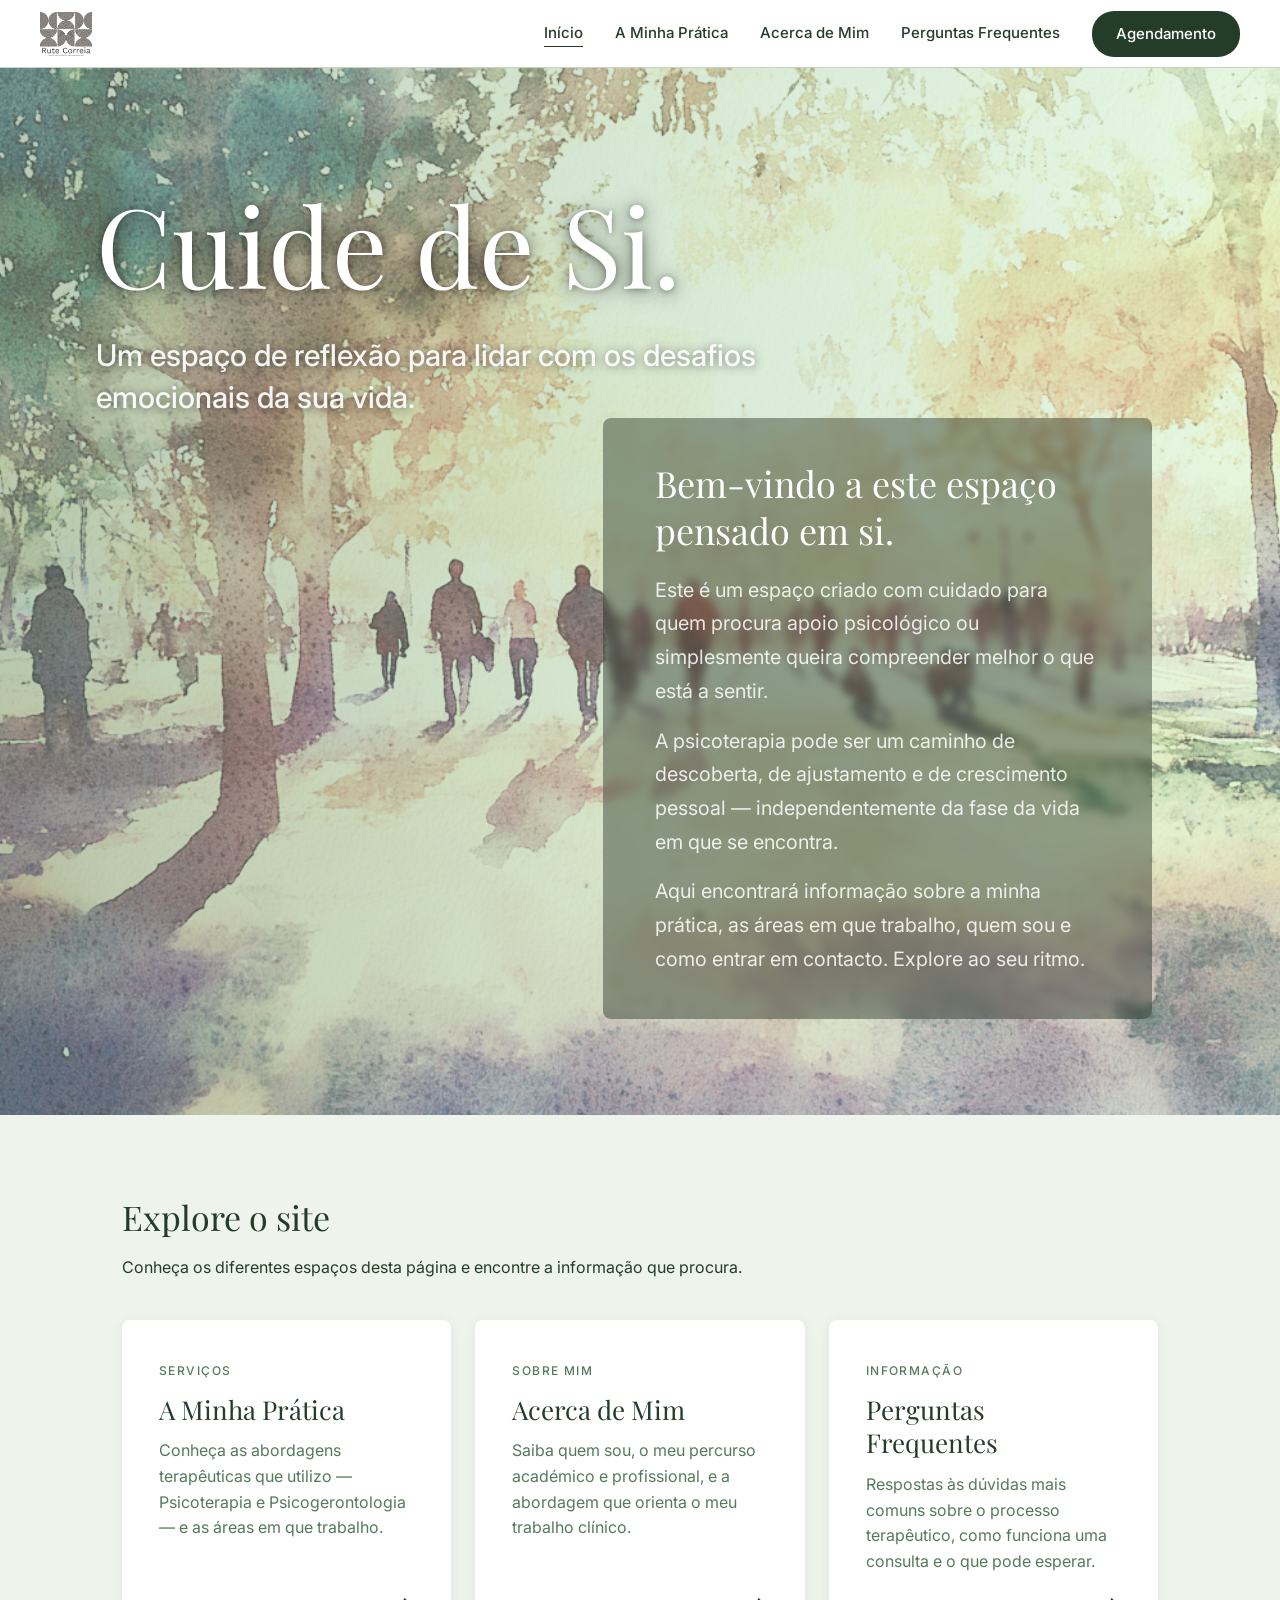
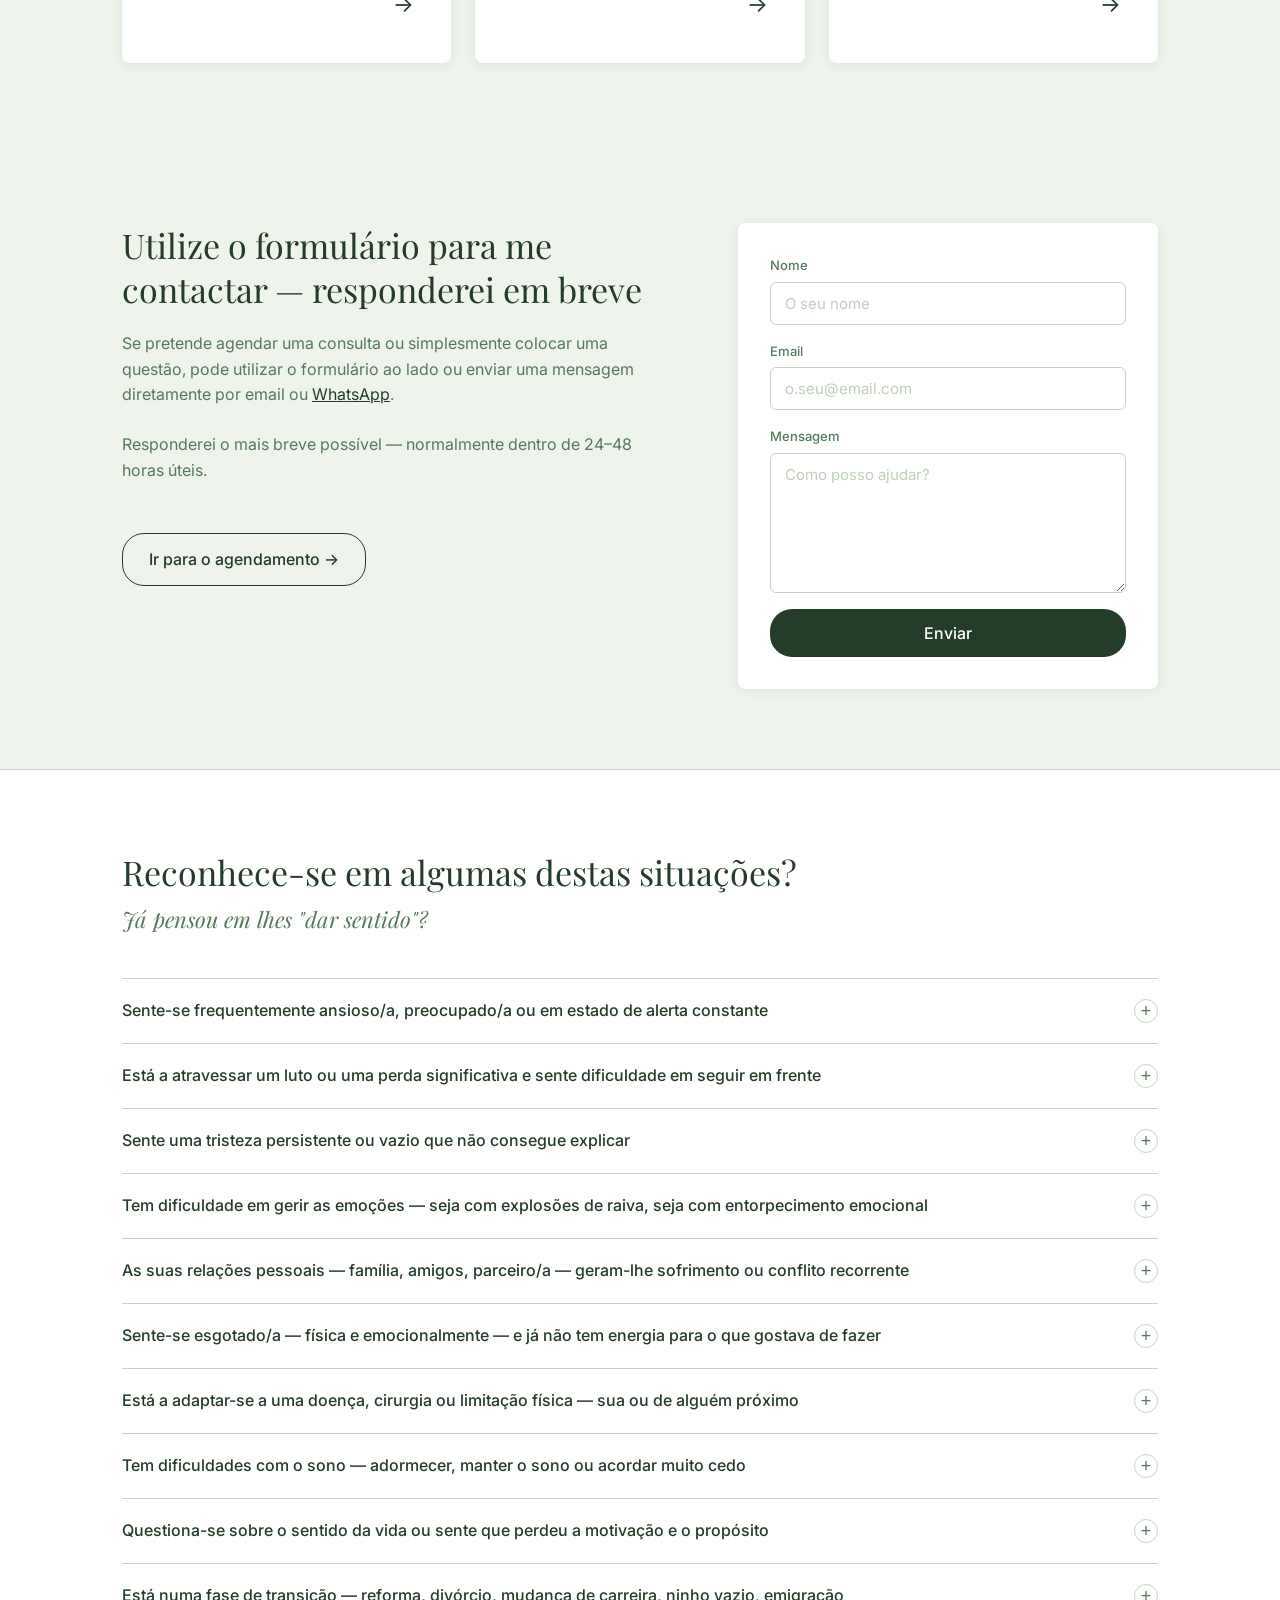
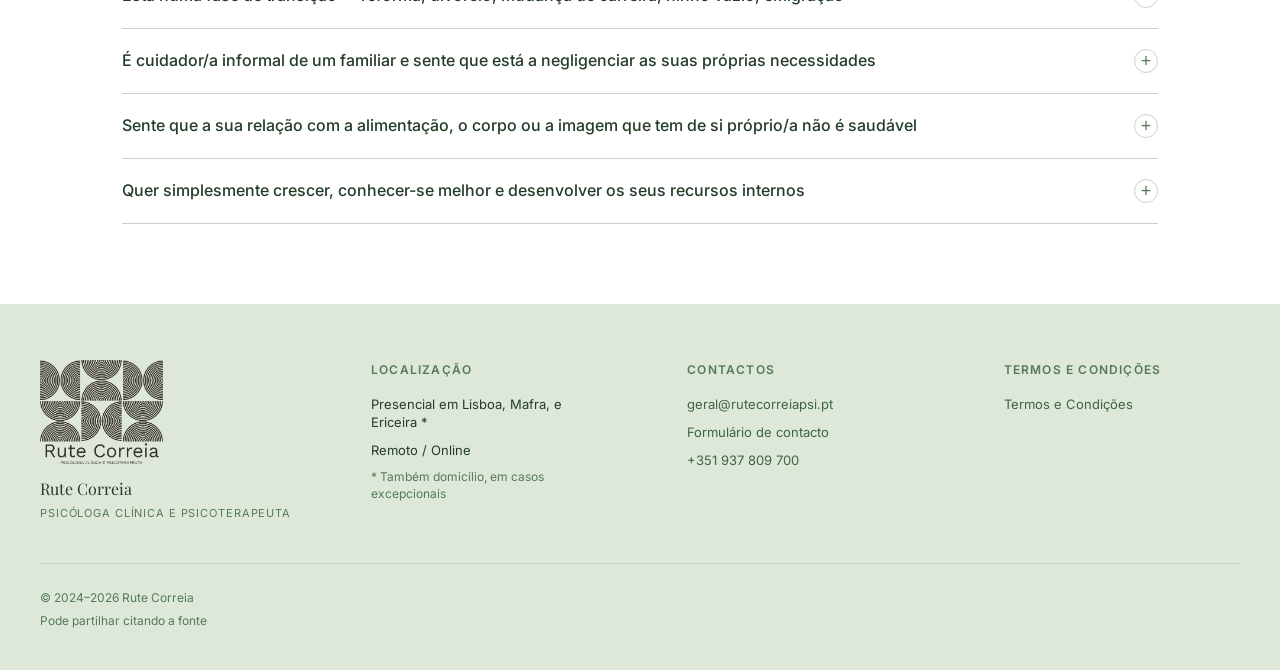
==== commit 5a6922ad: "SEO: robots.txt, sitemap.xml, canonical/OG tags, JSON-LD schema, www redirect, typo fix" ====
--- a/index.html
+++ b/index.html
@@ -7,6 +7,16 @@
   <meta name="description" content="Psicóloga clínica e psicoterapeuta em Lisboa e Mafra. Consultas presenciais e online. Psicoterapia e Psicogerontologia." />
   <link rel="stylesheet" href="css/styles.css" />
   <link rel="icon" type="image/svg+xml" href="assets/favicon.svg" />
+<link rel="canonical" href="https://www.rutecorreiapsi.pt/index.html" />
+<meta property="og:type" content="website" />
+<meta property="og:site_name" content="Rute Correia Psi" />
+<meta property="og:title" content="Rute Correia — Psicóloga Clínica e Psicoterapeuta" />
+<meta property="og:description" content="Psicóloga clínica e psicoterapeuta em Lisboa e Mafra. Consultas presenciais e online. Psicoterapia e Psicogerontologia." />
+<meta property="og:url" content="https://www.rutecorreiapsi.pt/index.html" />
+<meta property="og:image" content="https://www.rutecorreiapsi.pt/assets/logo.png" />
+<meta property="og:locale" content="pt_PT" />
+<meta name="twitter:card" content="summary" />
+<script type="application/ld+json">{"@context": "https://schema.org", "@type": "Psychologist", "name": "Rute Correia — Psicologia", "url": "https://www.rutecorreiapsi.pt/", "email": "geral@rutecorreiapsi.pt", "telephone": "+351937809700", "image": "https://www.rutecorreiapsi.pt/assets/logo.png", "description": "Psicóloga clínica e psicoterapeuta em Lisboa e Mafra. Consultas presenciais e online. Psicoterapia e Psicogerontologia.", "areaServed": ["Lisboa", "Mafra", "Ericeira"], "availableLanguage": ["pt-PT", "en"], "priceRange": "$$", "founder": {"@type": "Person", "name": "Rute Correia", "jobTitle": "Psicóloga Clínica e Psicoterapeuta"}}</script>
 </head>
 <body>
 
@@ -44,7 +54,7 @@
       <!-- Title block — upper left, ~1/3 height -->
       <div class="hero__title-block">
         <h1>Cuide<br class="mobile-br" /> de Si.</h1>
-        <p class="hero__subtitle">Um espaço de refexão para lidar com os desafios emocionais da sua vida.</p>
+        <p class="hero__subtitle">Um espaço de reflexão para lidar com os desafios emocionais da sua vida.</p>
       </div>
 
       <!-- Welcome block — bottom right quadrant -->
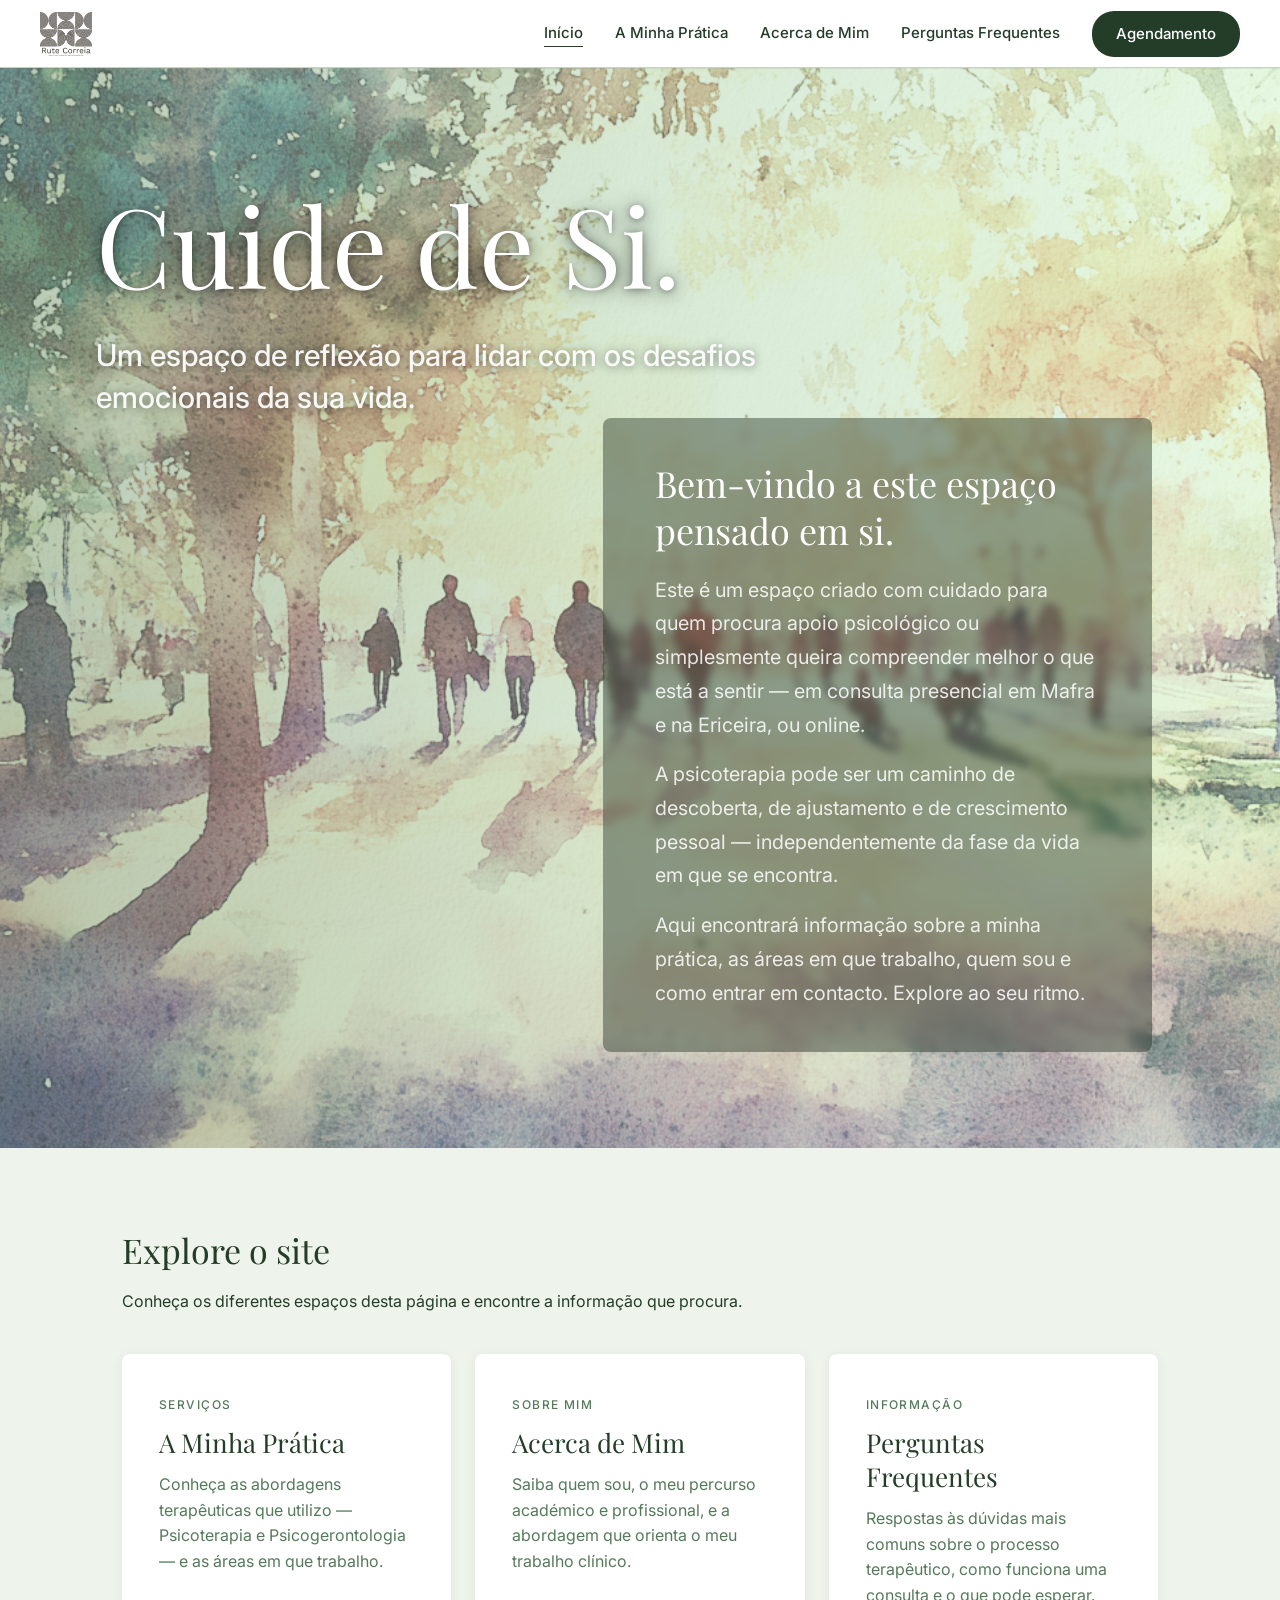
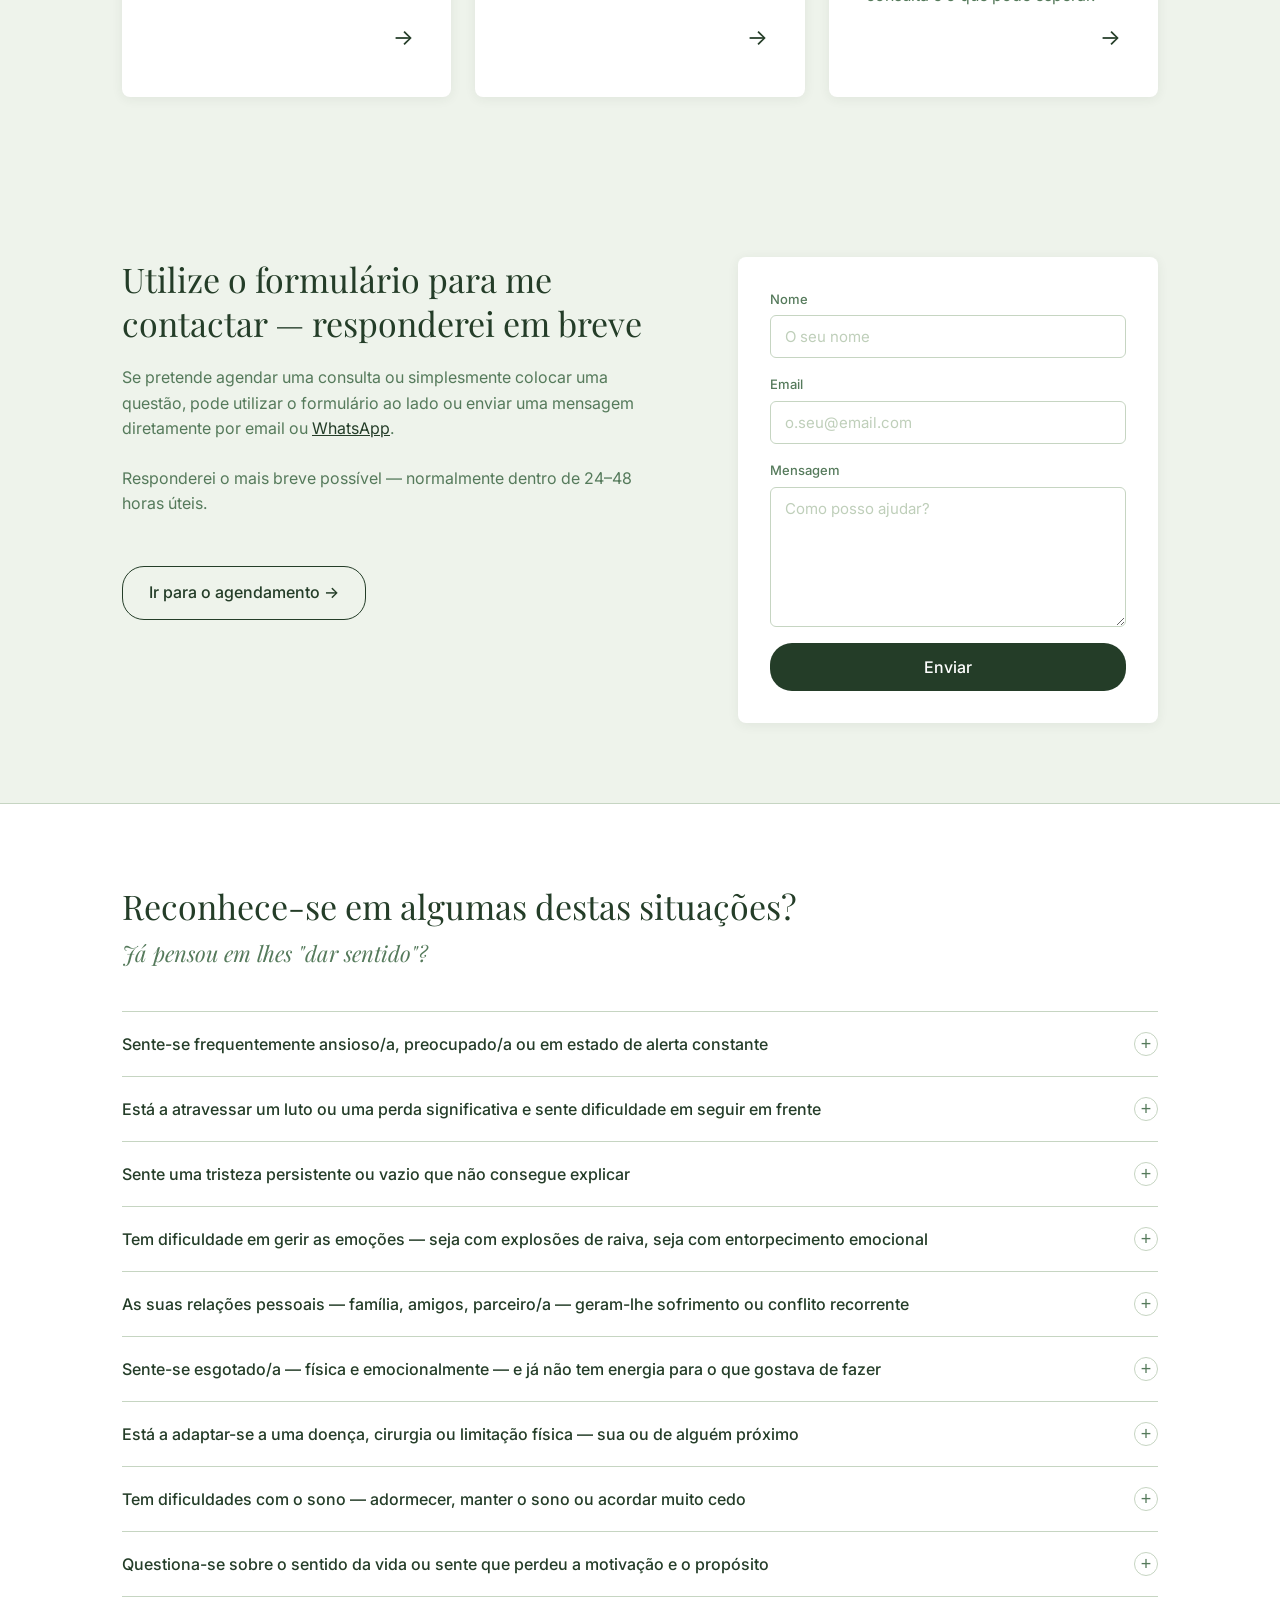
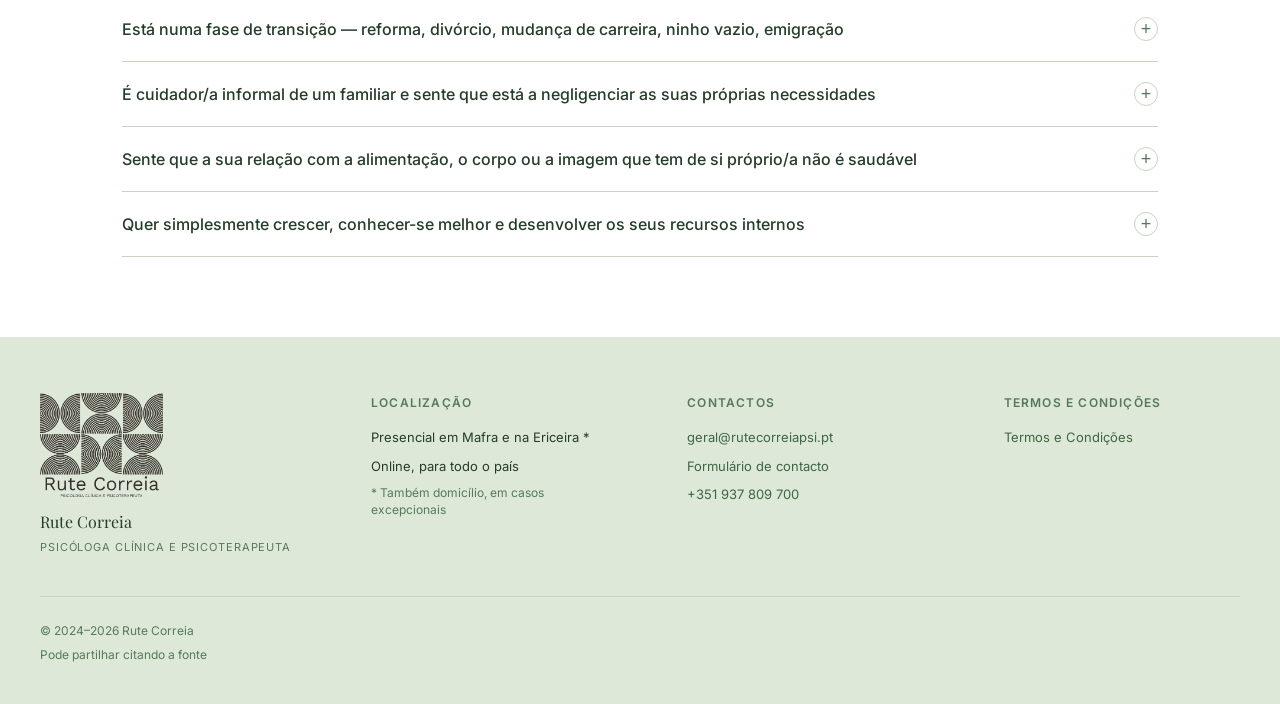
==== commit 0f827b68: "Local SEO: target Mafra/Ericeira + online, drop Lisboa, richer schema - Titles/meta/OG: add "Mafra" " ====
--- a/index.html
+++ b/index.html
@@ -3,20 +3,20 @@
 <head>
   <meta charset="UTF-8" />
   <meta name="viewport" content="width=device-width, initial-scale=1.0" />
-  <title>Rute Correia — Psicóloga Clínica e Psicoterapeuta</title>
-  <meta name="description" content="Psicóloga clínica e psicoterapeuta em Lisboa e Mafra. Consultas presenciais e online. Psicoterapia e Psicogerontologia." />
+  <title>Rute Correia — Psicóloga Clínica e Psicoterapeuta em Mafra</title>
+  <meta name="description" content="Psicóloga clínica e psicoterapeuta em Mafra e na Ericeira. Consultas presenciais e online para todo o país. Psicoterapia e Psicogerontologia para adolescentes, adultos e adultos mais velhos." />
   <link rel="stylesheet" href="css/styles.css" />
   <link rel="icon" type="image/svg+xml" href="assets/favicon.svg" />
-<link rel="canonical" href="https://www.rutecorreiapsi.pt/index.html" />
+<link rel="canonical" href="https://www.rutecorreiapsi.pt/" />
 <meta property="og:type" content="website" />
 <meta property="og:site_name" content="Rute Correia Psi" />
-<meta property="og:title" content="Rute Correia — Psicóloga Clínica e Psicoterapeuta" />
-<meta property="og:description" content="Psicóloga clínica e psicoterapeuta em Lisboa e Mafra. Consultas presenciais e online. Psicoterapia e Psicogerontologia." />
-<meta property="og:url" content="https://www.rutecorreiapsi.pt/index.html" />
+<meta property="og:title" content="Rute Correia — Psicóloga Clínica e Psicoterapeuta em Mafra" />
+<meta property="og:description" content="Psicóloga clínica e psicoterapeuta em Mafra e na Ericeira. Consultas presenciais e online para todo o país. Psicoterapia e Psicogerontologia para adolescentes, adultos e adultos mais velhos." />
+<meta property="og:url" content="https://www.rutecorreiapsi.pt/" />
 <meta property="og:image" content="https://www.rutecorreiapsi.pt/assets/logo.png" />
 <meta property="og:locale" content="pt_PT" />
 <meta name="twitter:card" content="summary" />
-<script type="application/ld+json">{"@context": "https://schema.org", "@type": "Psychologist", "name": "Rute Correia — Psicologia", "url": "https://www.rutecorreiapsi.pt/", "email": "geral@rutecorreiapsi.pt", "telephone": "+351937809700", "image": "https://www.rutecorreiapsi.pt/assets/logo.png", "description": "Psicóloga clínica e psicoterapeuta em Lisboa e Mafra. Consultas presenciais e online. Psicoterapia e Psicogerontologia.", "areaServed": ["Lisboa", "Mafra", "Ericeira"], "availableLanguage": ["pt-PT", "en"], "priceRange": "$$", "founder": {"@type": "Person", "name": "Rute Correia", "jobTitle": "Psicóloga Clínica e Psicoterapeuta"}}</script>
+<script type="application/ld+json">{"@context": "https://schema.org", "@type": "Psychologist", "@id": "https://www.rutecorreiapsi.pt/#practice", "name": "Rute Correia — Psicóloga Clínica e Psicoterapeuta", "url": "https://www.rutecorreiapsi.pt/", "email": "geral@rutecorreiapsi.pt", "telephone": "+351937809700", "image": "https://www.rutecorreiapsi.pt/assets/logo.png", "description": "Psicóloga clínica e psicoterapeuta em Mafra e na Ericeira. Consultas presenciais e online para todo o país. Psicoterapia e Psicogerontologia para adolescentes, adultos e adultos mais velhos.", "address": {"@type": "PostalAddress", "streetAddress": "Praceta Joaquim Conceição Gomes 3B", "postalCode": "2640-493", "addressLocality": "Mafra", "addressRegion": "Lisboa", "addressCountry": "PT"}, "hasMap": "https://maps.google.com/?cid=16867187189964043167", "sameAs": ["https://maps.google.com/?cid=16867187189964043167"], "areaServed": [{"@type": "City", "name": "Mafra"}, {"@type": "City", "name": "Ericeira"}, {"@type": "Country", "name": "Portugal"}], "availableLanguage": ["pt-PT", "es"], "knowsAbout": ["Psicoterapia", "Psicogerontologia", "Psicologia clínica"], "priceRange": "$$", "founder": {"@type": "Person", "name": "Rute Correia", "jobTitle": "Psicóloga Clínica e Psicoterapeuta"}}</script>
 </head>
 <body>
 
@@ -61,7 +61,7 @@
       <div class="hero__bottom-row">
         <div class="hero__welcome-block">
           <h2>Bem-vindo a este espaço pensado em si.</h2>
-          <p>Este é um espaço criado com cuidado para quem procura apoio psicológico ou simplesmente queira compreender melhor o que está a sentir.</p>
+          <p>Este é um espaço criado com cuidado para quem procura apoio psicológico ou simplesmente queira compreender melhor o que está a sentir — em consulta presencial em Mafra e na Ericeira, ou online.</p>
           <p>A psicoterapia pode ser um caminho de descoberta, de ajustamento e de crescimento pessoal — independentemente da fase da vida em que se encontra.</p>
           <p>Aqui encontrará informação sobre a minha prática, as áreas em que trabalho, quem sou e como entrar em contacto. Explore ao seu ritmo.</p>
         </div>
@@ -314,8 +314,8 @@
         <div class="footer__col">
           <p class="footer__col-title">Localização</p>
           <ul>
-            <li>Presencial em Lisboa, Mafra, e Ericeira *</li>
-            <li>Remoto / Online</li>
+            <li>Presencial em Mafra e na Ericeira *</li>
+            <li>Online, para todo o país</li>
             <li style="color:var(--secondary-text);font-size:12px;">* Também domicílio, em casos excepcionais</li>
           </ul>
         </div>
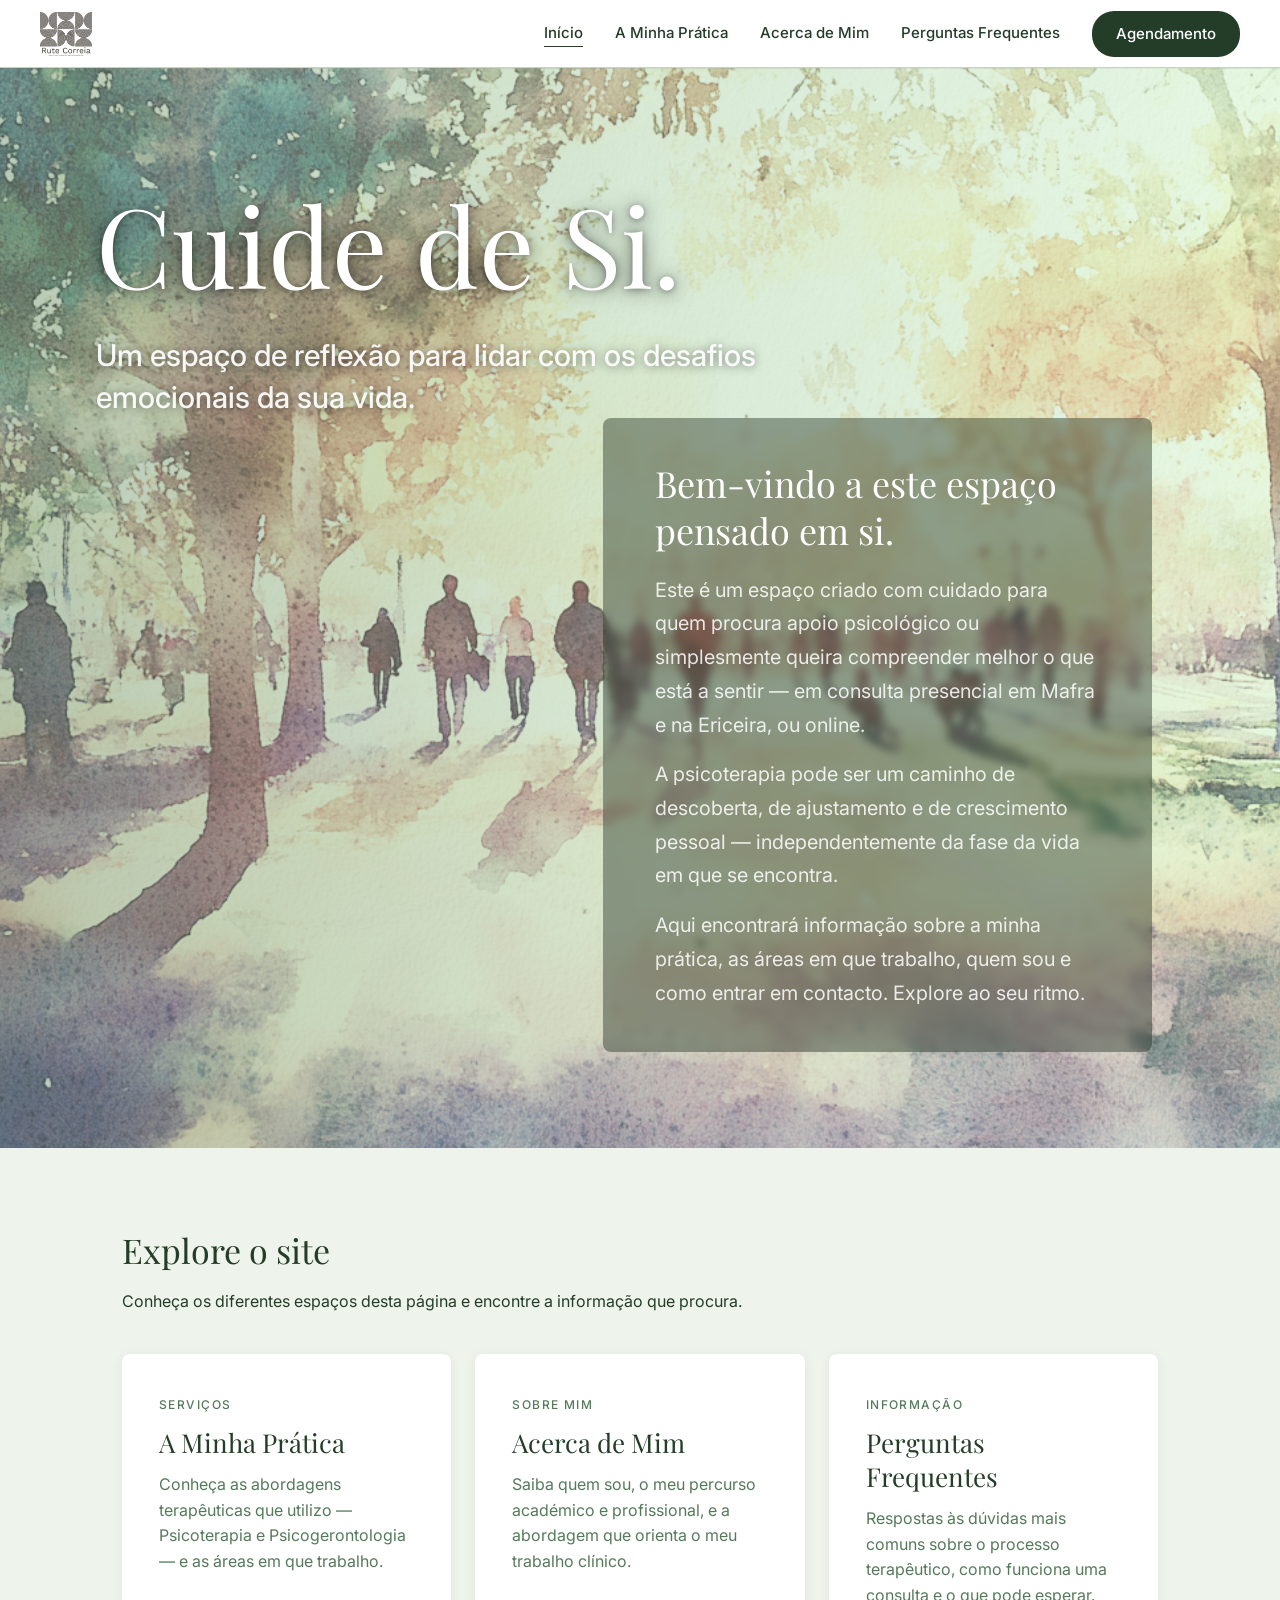
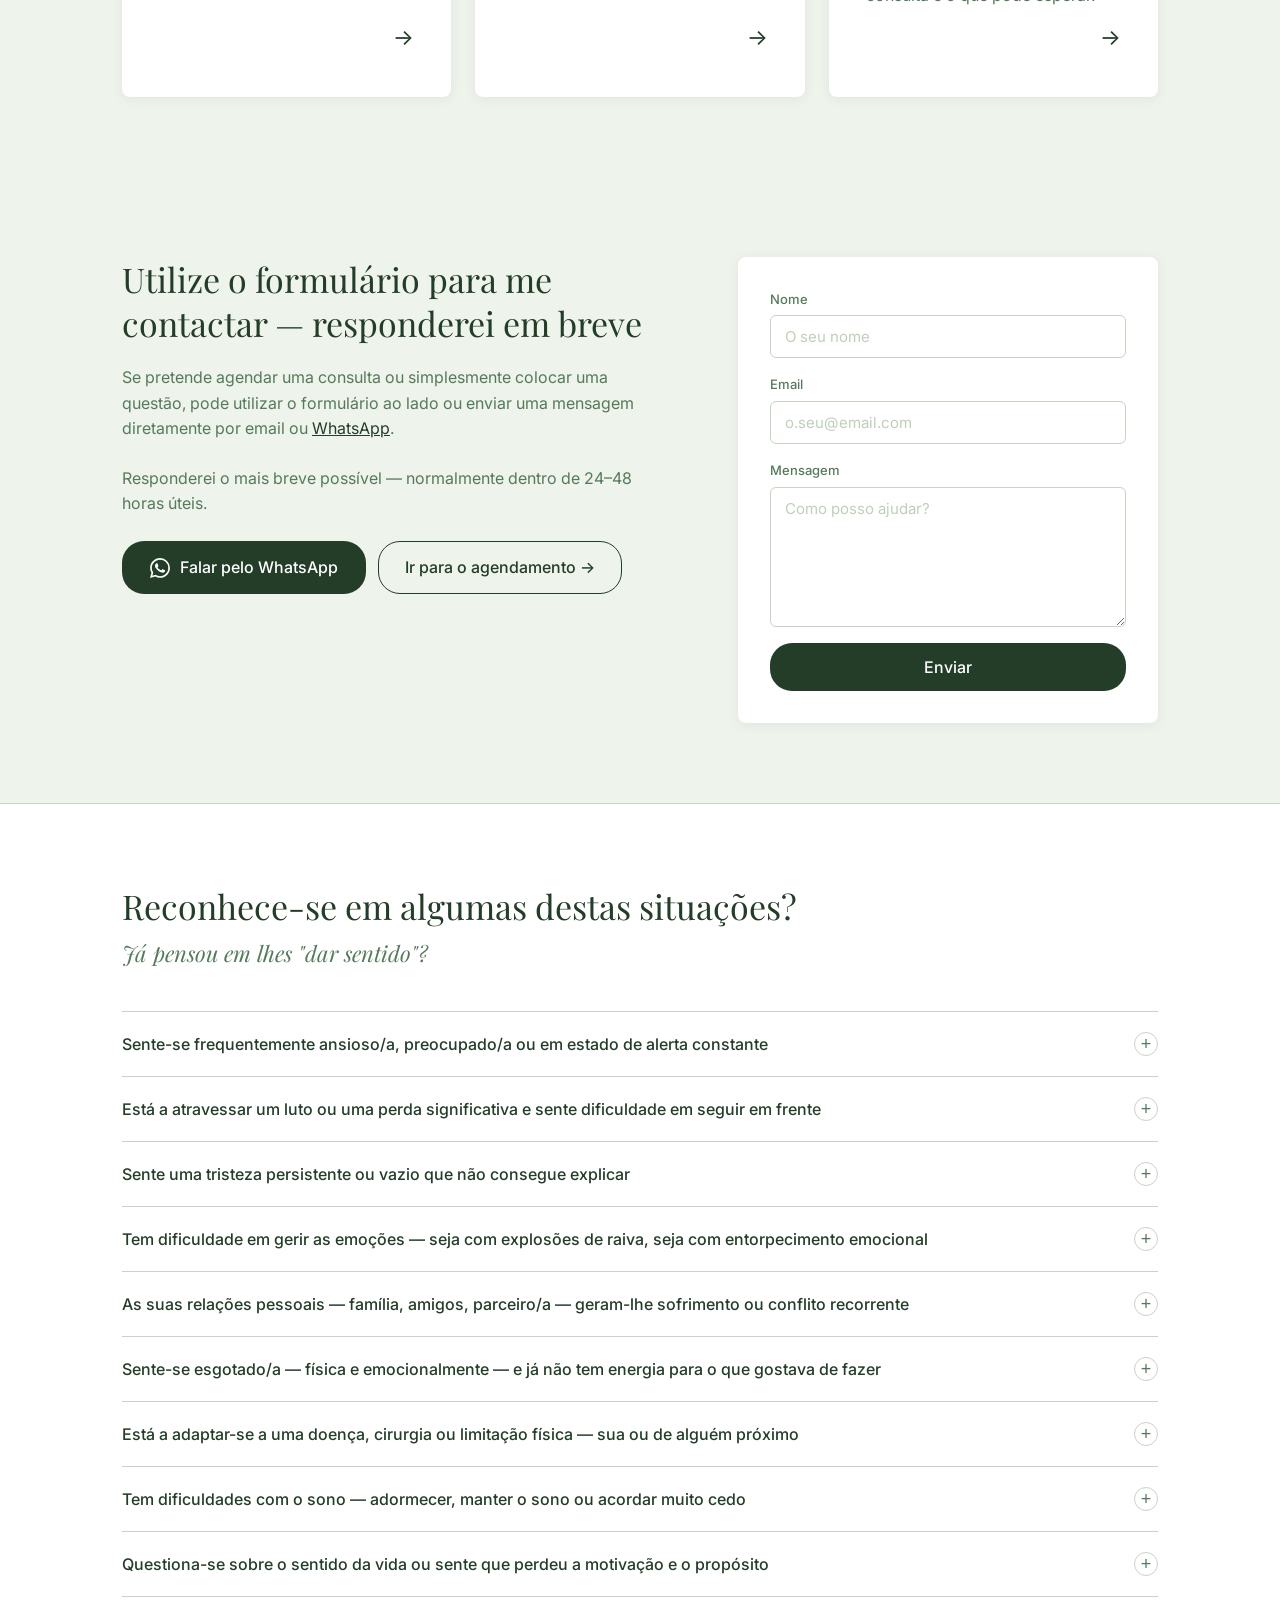
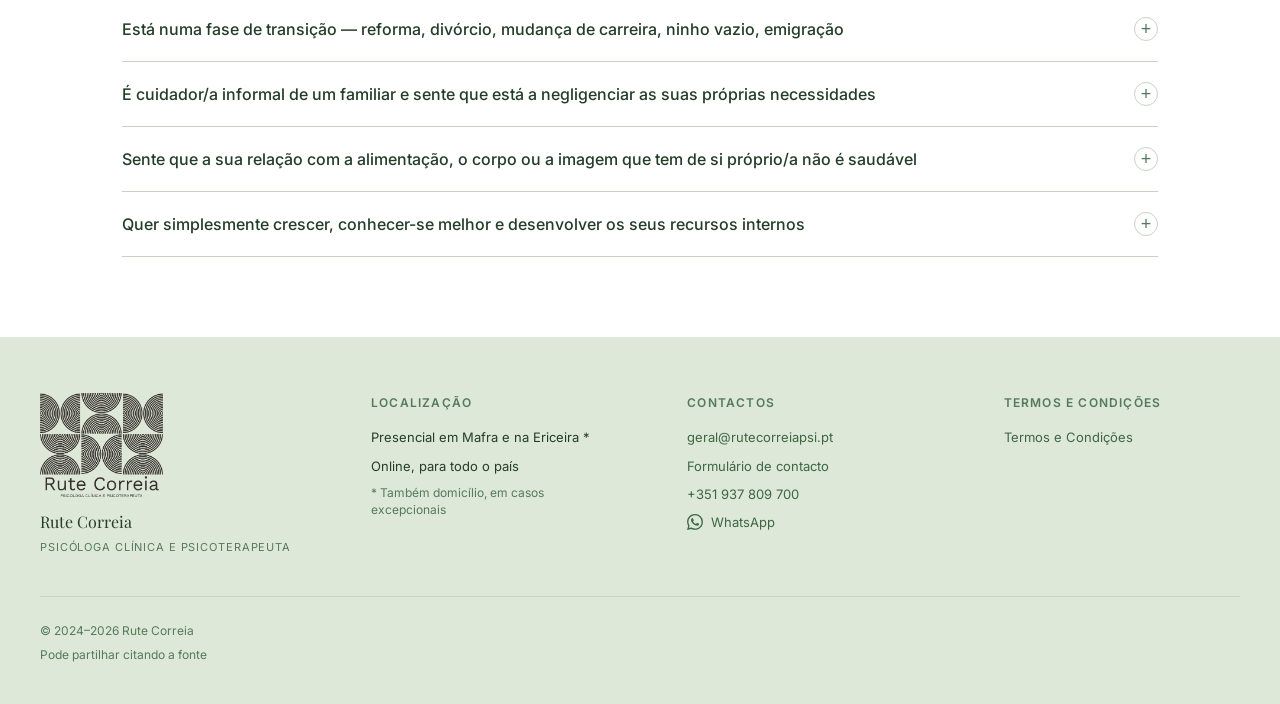
==== commit 13c6c78e: "Add WhatsApp CTAs: home/contacto buttons, footer link, mobile floating button - Brand-green button w" ====
--- a/index.html
+++ b/index.html
@@ -108,8 +108,10 @@
           <h2>Utilize o formulário para me contactar — responderei em breve</h2>
           <p>Se pretende agendar uma consulta ou simplesmente colocar uma questão, pode utilizar o formulário ao lado ou enviar uma mensagem diretamente por email ou <a href="https://wa.me/351937809700" style="color:var(--primary);text-decoration:underline;" target="_blank" rel="noopener">WhatsApp</a>.</p>
           <p>Responderei o mais breve possível — normalmente dentro de 24–48 horas úteis.</p>
-          <br />
-          <a href="contacto.html" class="btn btn-secondary">Ir para o agendamento →</a>
+          <div class="cta-row">
+            <a href="https://wa.me/351937809700?text=Ol%C3%A1%2C%20gostaria%20de%20obter%20informa%C3%A7%C3%B5es%20sobre%20consultas." class="btn btn-whatsapp" target="_blank" rel="noopener"><svg viewBox="0 0 24 24" aria-hidden="true" focusable="false"><path d="M17.472 14.382c-.297-.149-1.758-.867-2.03-.967-.273-.099-.471-.148-.67.15-.197.297-.767.966-.94 1.164-.173.199-.347.223-.644.075-.297-.15-1.255-.463-2.39-1.475-.883-.788-1.48-1.761-1.653-2.059-.173-.297-.018-.458.13-.606.134-.133.298-.347.446-.52.149-.174.198-.298.298-.497.099-.198.05-.371-.025-.52-.075-.149-.669-1.612-.916-2.207-.242-.579-.487-.5-.669-.51-.173-.008-.371-.01-.57-.01-.198 0-.52.074-.792.372-.272.297-1.04 1.016-1.04 2.479 0 1.462 1.065 2.875 1.213 3.074.149.198 2.096 3.2 5.077 4.487.709.306 1.262.489 1.694.625.712.227 1.36.195 1.871.118.571-.085 1.758-.719 2.006-1.413.248-.694.248-1.289.173-1.413-.074-.124-.272-.198-.57-.347m-5.421 7.403h-.004a9.87 9.87 0 01-5.031-1.378l-.361-.214-3.741.982.998-3.648-.235-.374a9.860 9.860 0 01-1.510-5.260c.001-5.450 4.436-9.884 9.888-9.884 2.640 0 5.122 1.030 6.988 2.898a9.825 9.825 0 012.893 6.994c-.003 5.450-4.437 9.884-9.885 9.884m8.413-18.297A11.815 11.815 0 0012.050 0C5.495 0 .160 5.335.157 11.892c0 2.096.547 4.142 1.588 5.945L.057 24l6.305-1.654a11.882 11.882 0 005.683 1.448h.005c6.554 0 11.890-5.335 11.893-11.893a11.821 11.821 0 00-3.480-8.413Z"/></svg><span>Falar pelo WhatsApp</span></a>
+            <a href="contacto.html" class="btn btn-secondary">Ir para o agendamento →</a>
+          </div>
         </div>
         <div class="card">
           <form id="contact-form" novalidate>
@@ -325,6 +327,7 @@
             <li><a href="mailto:geral@rutecorreiapsi.pt">geral@rutecorreiapsi.pt</a></li>
             <li><a href="contacto.html">Formulário de contacto</a></li>
             <li><a href="tel:+351937809700">+351 937 809 700</a></li>
+            <li><a href="https://wa.me/351937809700?text=Ol%C3%A1%2C%20gostaria%20de%20obter%20informa%C3%A7%C3%B5es%20sobre%20consultas." class="footer__wa" target="_blank" rel="noopener"><svg viewBox="0 0 24 24" aria-hidden="true" focusable="false"><path d="M17.472 14.382c-.297-.149-1.758-.867-2.03-.967-.273-.099-.471-.148-.67.15-.197.297-.767.966-.94 1.164-.173.199-.347.223-.644.075-.297-.15-1.255-.463-2.39-1.475-.883-.788-1.48-1.761-1.653-2.059-.173-.297-.018-.458.13-.606.134-.133.298-.347.446-.52.149-.174.198-.298.298-.497.099-.198.05-.371-.025-.52-.075-.149-.669-1.612-.916-2.207-.242-.579-.487-.5-.669-.51-.173-.008-.371-.01-.57-.01-.198 0-.52.074-.792.372-.272.297-1.04 1.016-1.04 2.479 0 1.462 1.065 2.875 1.213 3.074.149.198 2.096 3.2 5.077 4.487.709.306 1.262.489 1.694.625.712.227 1.36.195 1.871.118.571-.085 1.758-.719 2.006-1.413.248-.694.248-1.289.173-1.413-.074-.124-.272-.198-.57-.347m-5.421 7.403h-.004a9.87 9.87 0 01-5.031-1.378l-.361-.214-3.741.982.998-3.648-.235-.374a9.860 9.860 0 01-1.510-5.260c.001-5.450 4.436-9.884 9.888-9.884 2.640 0 5.122 1.030 6.988 2.898a9.825 9.825 0 012.893 6.994c-.003 5.450-4.437 9.884-9.885 9.884m8.413-18.297A11.815 11.815 0 0012.050 0C5.495 0 .160 5.335.157 11.892c0 2.096.547 4.142 1.588 5.945L.057 24l6.305-1.654a11.882 11.882 0 005.683 1.448h.005c6.554 0 11.890-5.335 11.893-11.893a11.821 11.821 0 00-3.480-8.413Z"/></svg><span>WhatsApp</span></a></li>
           </ul>
         </div>
         <div class="footer__col">
@@ -341,6 +344,8 @@
     </div>
   </footer>
 
+  <a href="https://wa.me/351937809700?text=Ol%C3%A1%2C%20gostaria%20de%20obter%20informa%C3%A7%C3%B5es%20sobre%20consultas." class="wa-fab" target="_blank" rel="noopener" aria-label="Falar pelo WhatsApp"><svg viewBox="0 0 24 24" aria-hidden="true" focusable="false"><path d="M17.472 14.382c-.297-.149-1.758-.867-2.03-.967-.273-.099-.471-.148-.67.15-.197.297-.767.966-.94 1.164-.173.199-.347.223-.644.075-.297-.15-1.255-.463-2.39-1.475-.883-.788-1.48-1.761-1.653-2.059-.173-.297-.018-.458.13-.606.134-.133.298-.347.446-.52.149-.174.198-.298.298-.497.099-.198.05-.371-.025-.52-.075-.149-.669-1.612-.916-2.207-.242-.579-.487-.5-.669-.51-.173-.008-.371-.01-.57-.01-.198 0-.52.074-.792.372-.272.297-1.04 1.016-1.04 2.479 0 1.462 1.065 2.875 1.213 3.074.149.198 2.096 3.2 5.077 4.487.709.306 1.262.489 1.694.625.712.227 1.36.195 1.871.118.571-.085 1.758-.719 2.006-1.413.248-.694.248-1.289.173-1.413-.074-.124-.272-.198-.57-.347m-5.421 7.403h-.004a9.87 9.87 0 01-5.031-1.378l-.361-.214-3.741.982.998-3.648-.235-.374a9.860 9.860 0 01-1.510-5.260c.001-5.450 4.436-9.884 9.888-9.884 2.640 0 5.122 1.030 6.988 2.898a9.825 9.825 0 012.893 6.994c-.003 5.450-4.437 9.884-9.885 9.884m8.413-18.297A11.815 11.815 0 0012.050 0C5.495 0 .160 5.335.157 11.892c0 2.096.547 4.142 1.588 5.945L.057 24l6.305-1.654a11.882 11.882 0 005.683 1.448h.005c6.554 0 11.890-5.335 11.893-11.893a11.821 11.821 0 00-3.480-8.413Z"/></svg></a>
+
   <script src="js/main.js"></script>
 </body>
 </html>
--- a/css/styles.css
+++ b/css/styles.css
@@ -915,3 +915,47 @@
   .container { padding: 0 20px; }
   .tag-grid { grid-template-columns: 1fr 1fr; }
 }
+
+/* ── WhatsApp CTA ── */
+.cta-row {
+  display: flex;
+  flex-wrap: wrap;
+  gap: 12px;
+  margin-top: 24px;
+}
+.btn-whatsapp {
+  display: inline-flex;
+  align-items: center;
+  justify-content: center;
+  gap: 10px;
+  background: var(--primary);
+  color: var(--white);
+  padding: 14px 28px;
+}
+.btn-whatsapp svg { width: 20px; height: 20px; fill: currentColor; flex: none; }
+.footer__col a.footer__wa { display: inline-flex; align-items: center; gap: 8px; }
+.footer__wa svg { width: 16px; height: 16px; fill: currentColor; flex: none; }
+@media (max-width: 600px) {
+  .cta-row .btn { width: 100%; }
+}
+
+/* Floating WhatsApp button — mobile only */
+.wa-fab { display: none; }
+@media (max-width: 768px) {
+  .wa-fab {
+    display: flex;
+    align-items: center;
+    justify-content: center;
+    position: fixed;
+    right: 16px;
+    bottom: calc(16px + env(safe-area-inset-bottom, 0px));
+    width: 56px;
+    height: 56px;
+    border-radius: 50%;
+    background: var(--primary);
+    color: var(--white);
+    box-shadow: 0 4px 14px rgba(36, 61, 40, 0.35);
+    z-index: 98;
+  }
+  .wa-fab svg { width: 28px; height: 28px; fill: currentColor; }
+}
